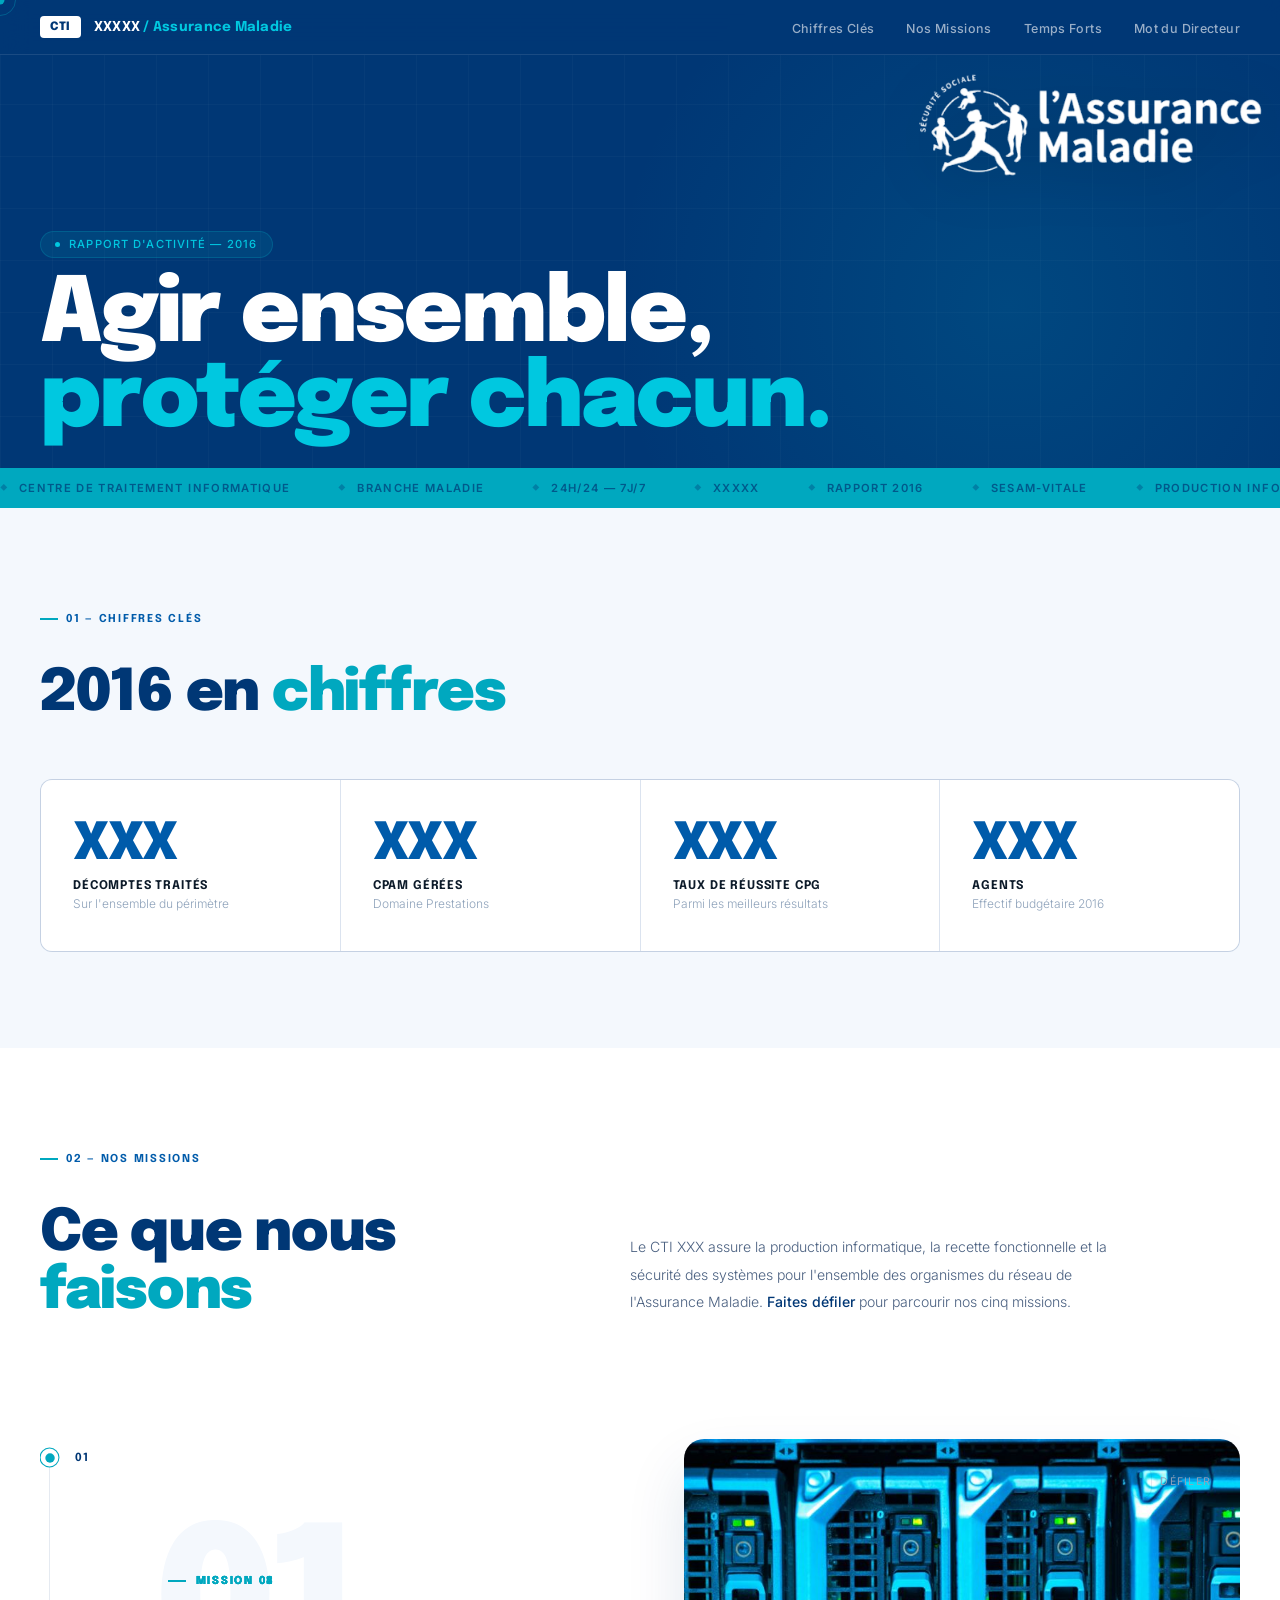
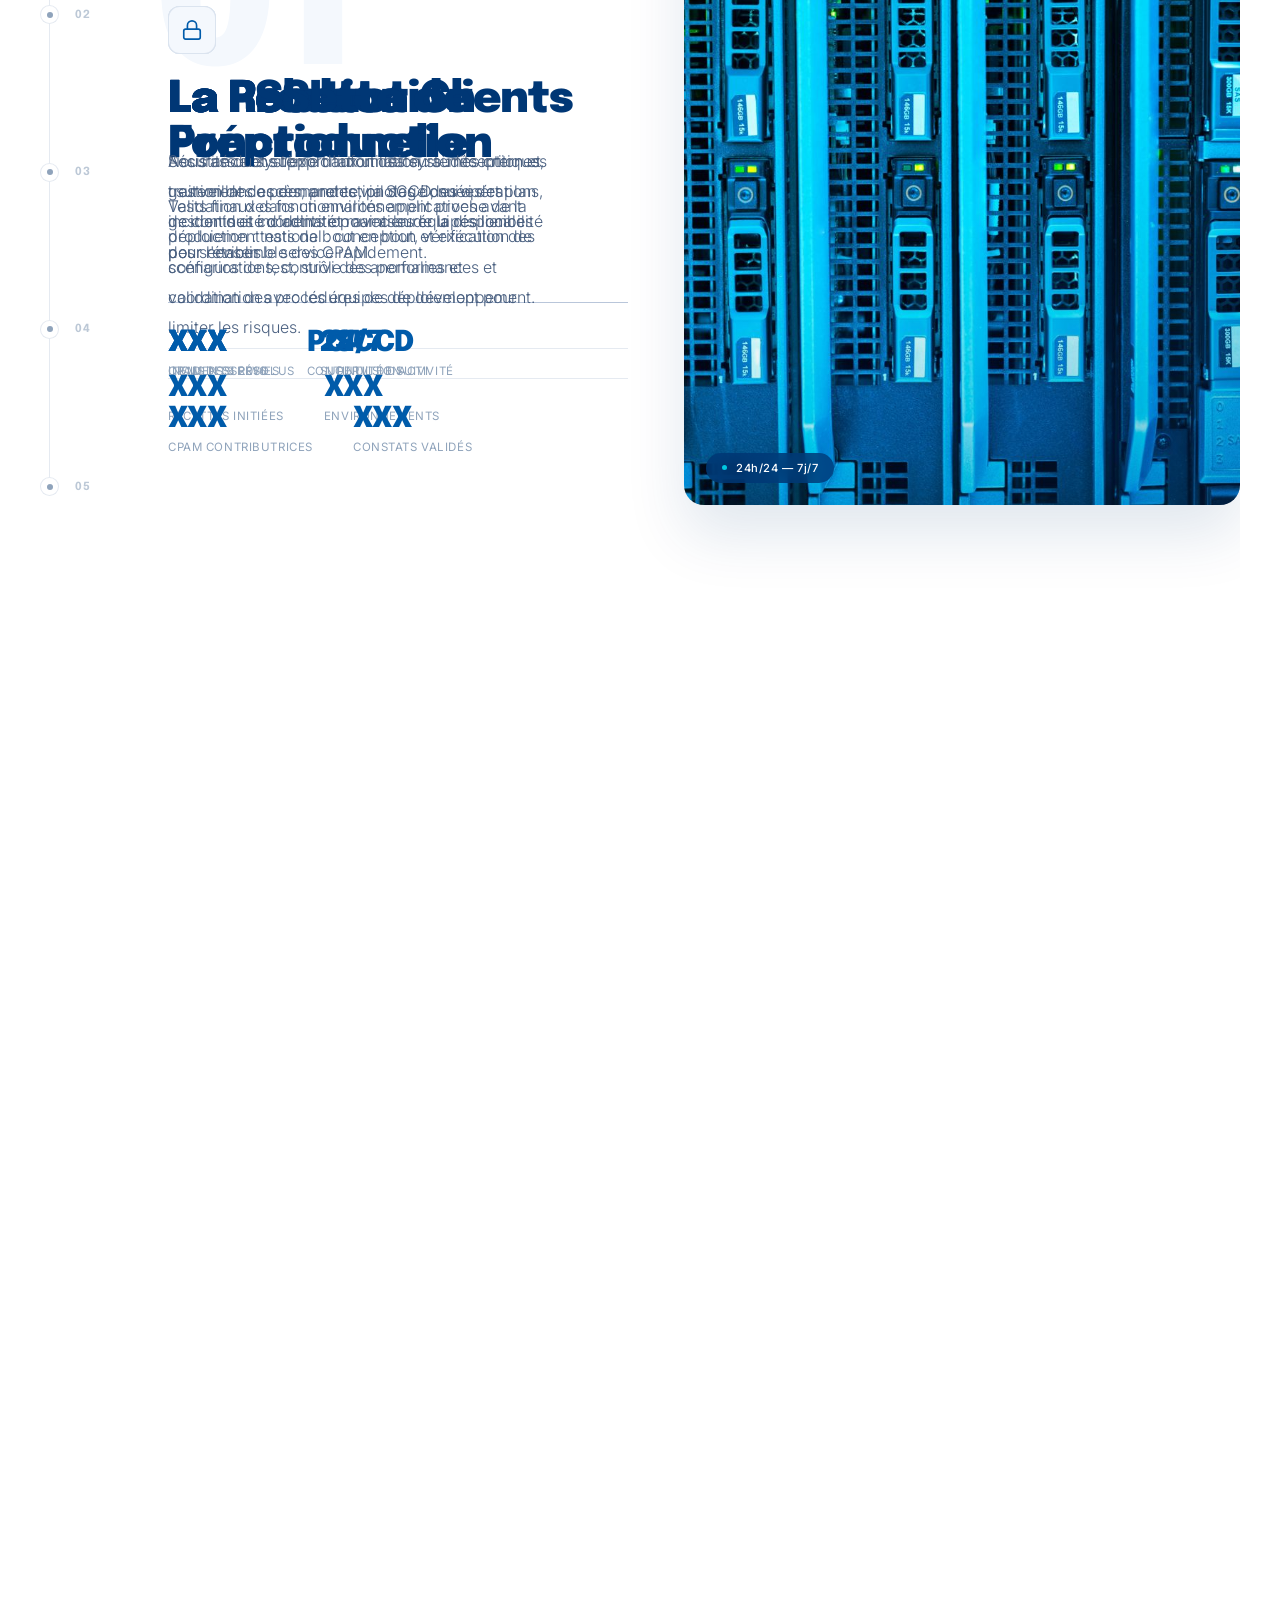
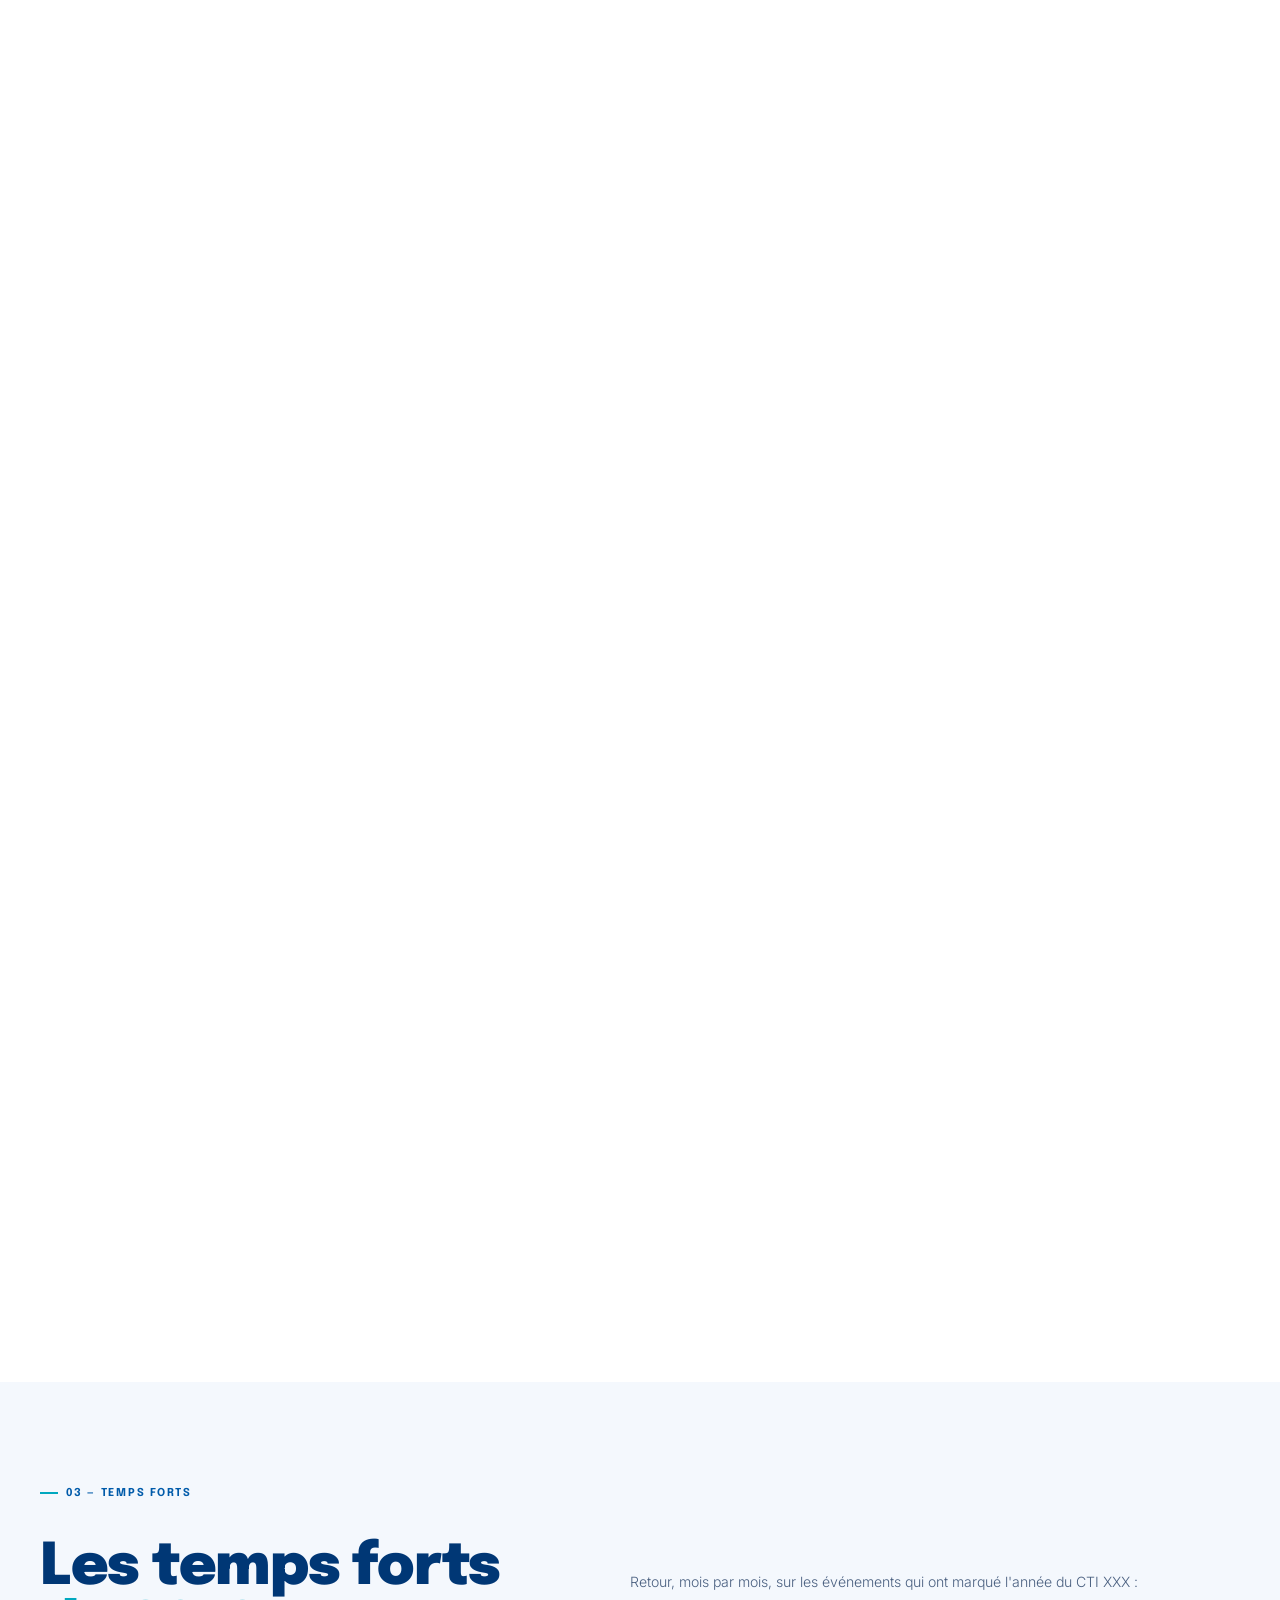
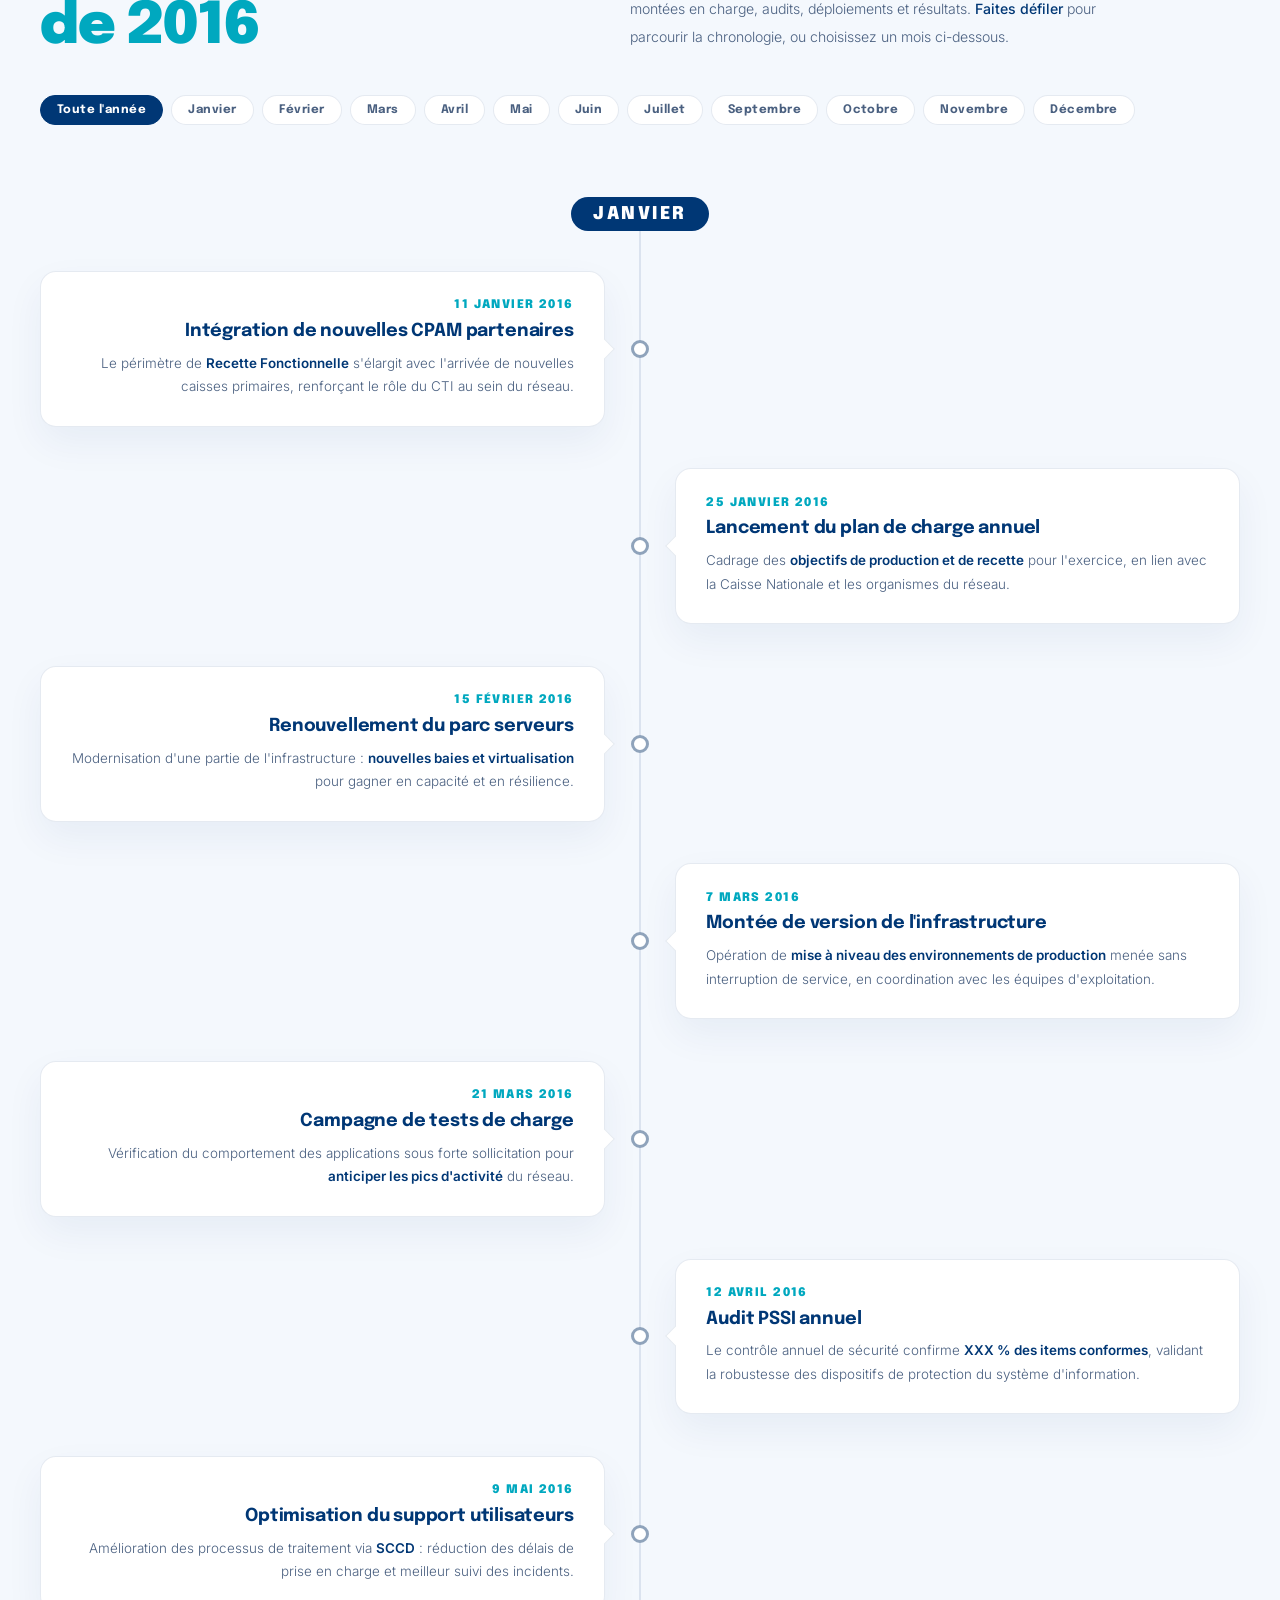
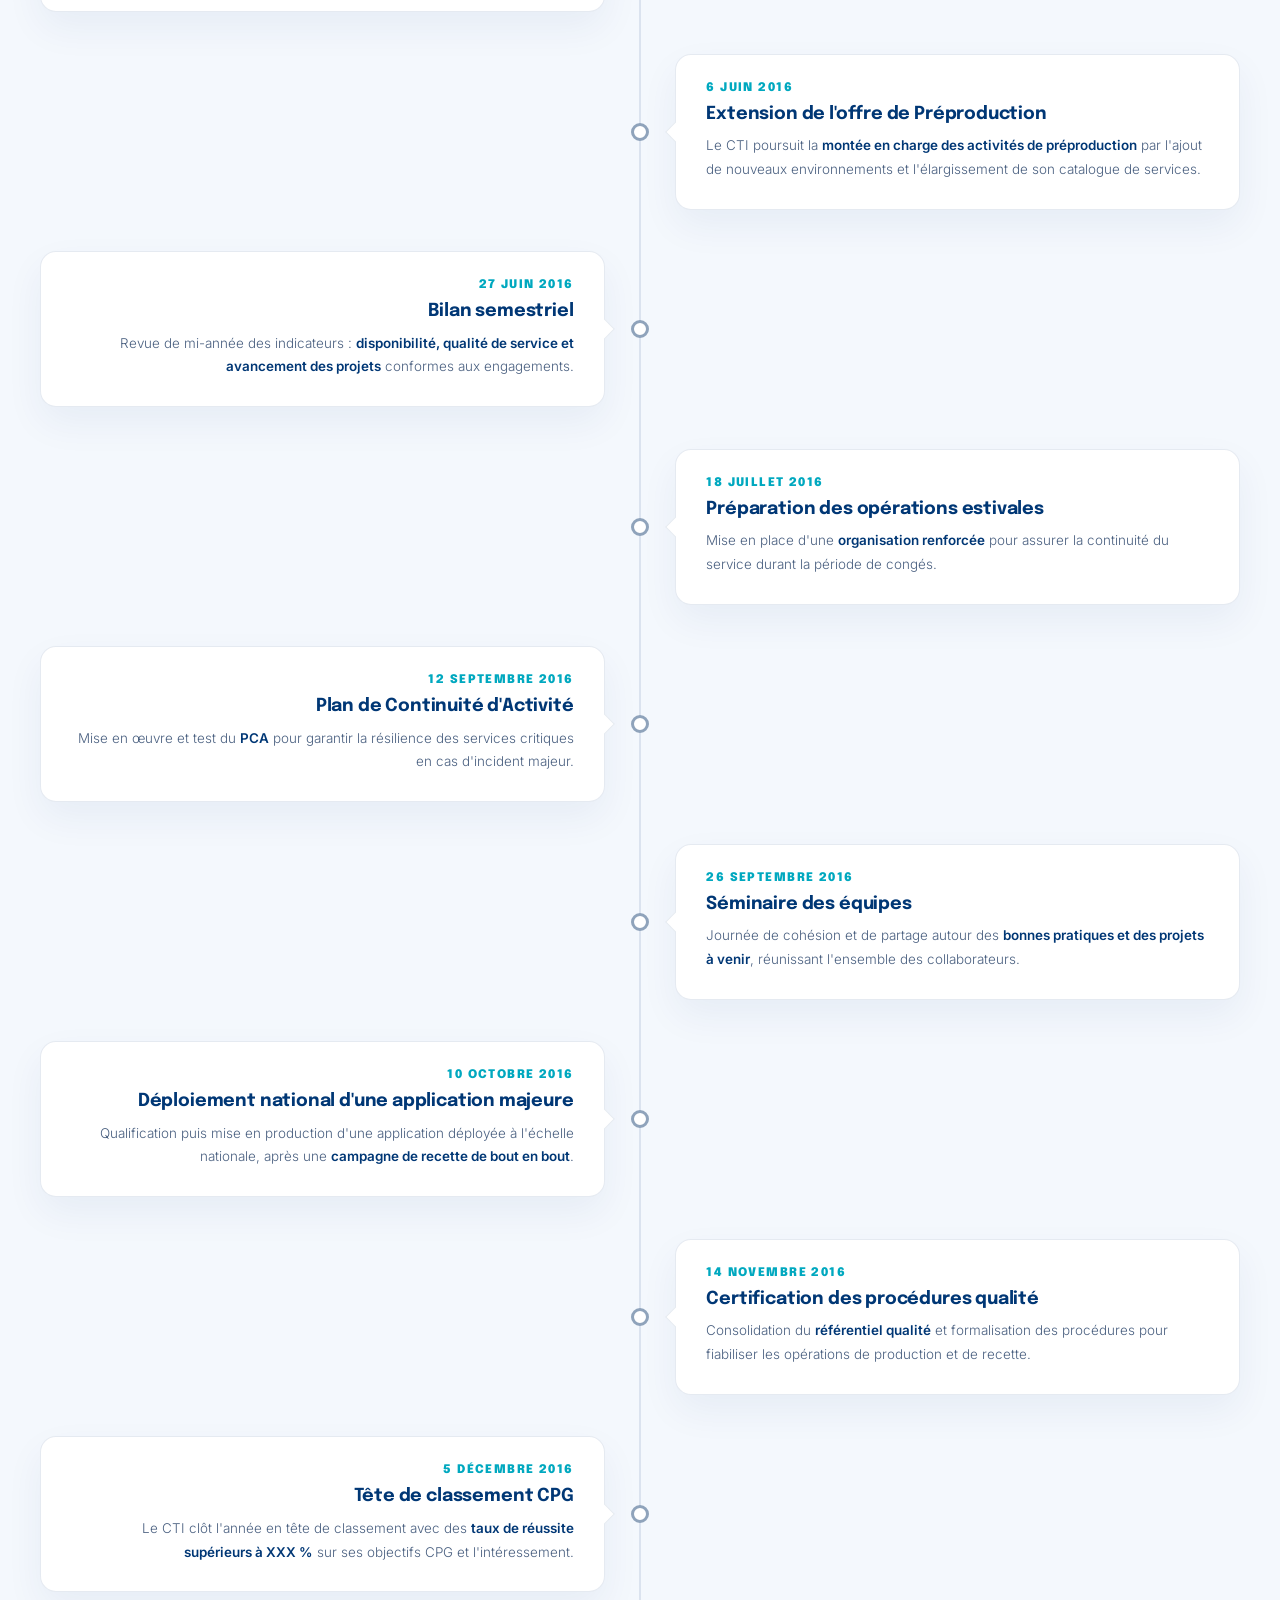
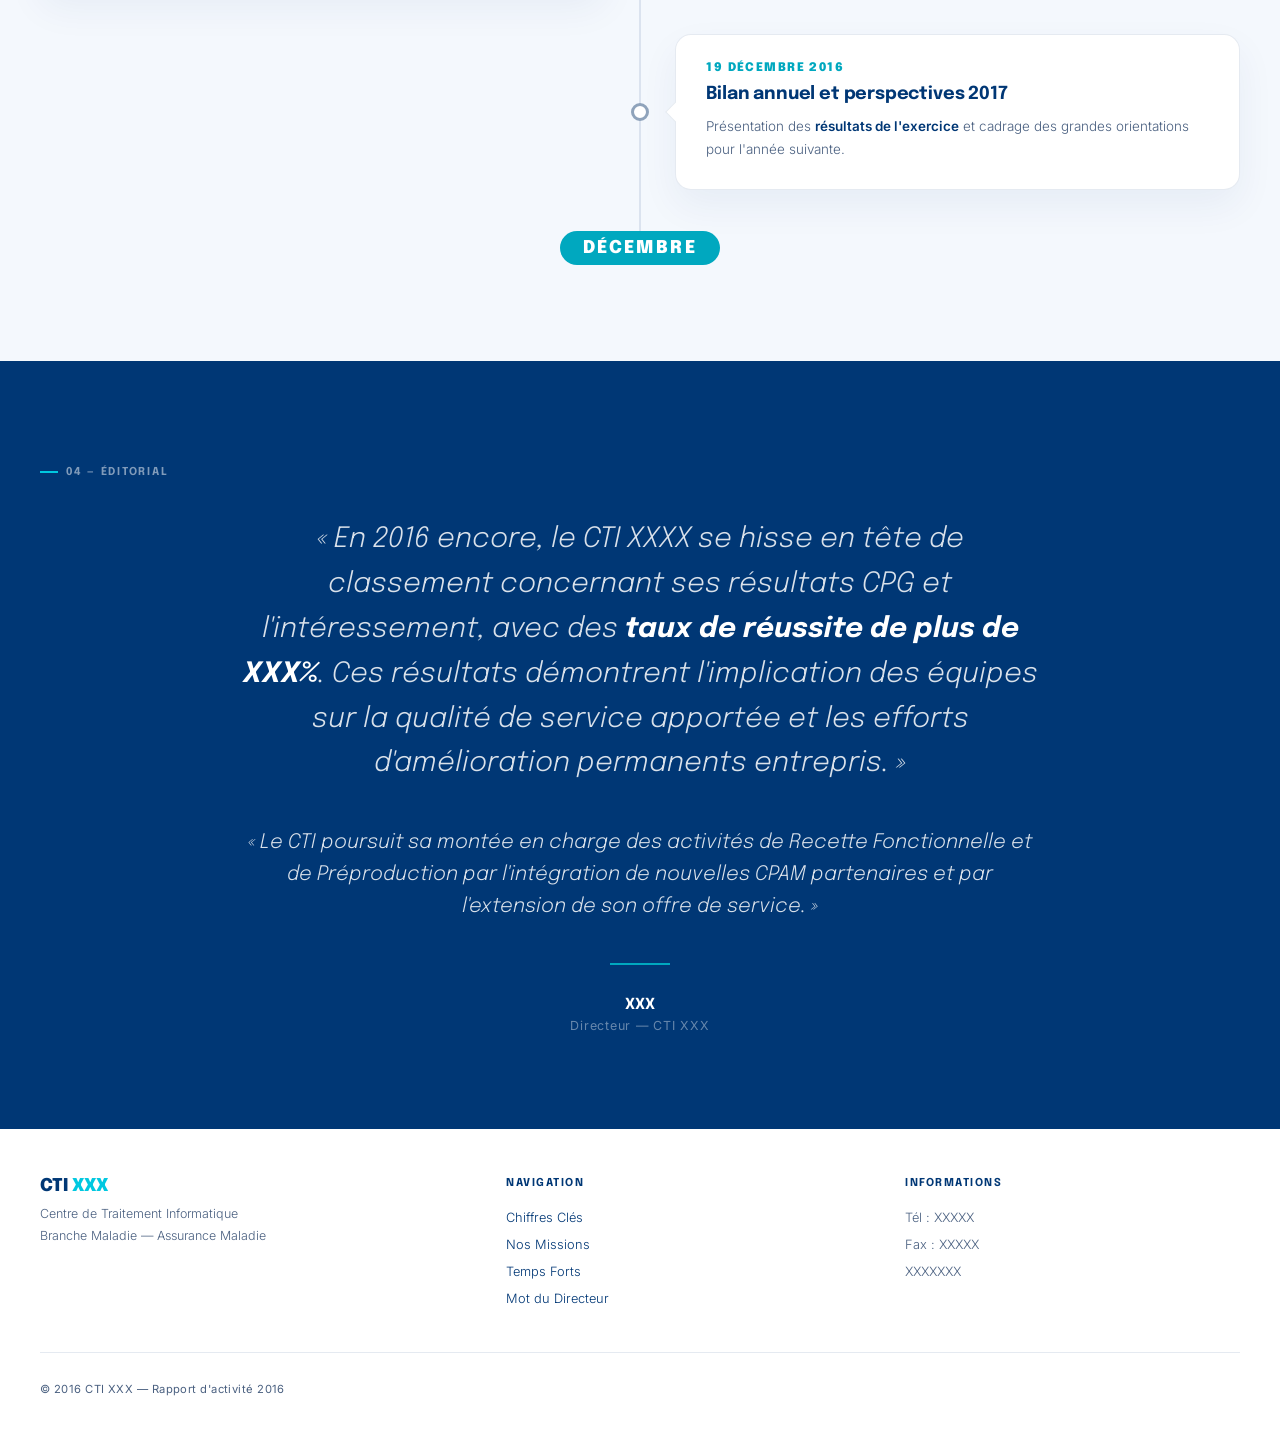
==== maquette-cti/index.html @ 881c76c1 "Aperçu interactif de la maquette CTI directement dans le portfolio Copie allégée de la maquette (ima" ====
<!DOCTYPE html>
<html lang="fr">
<head>
<meta charset="UTF-8">
<meta name="robots" content="noindex">
<meta name="viewport" content="width=device-width, initial-scale=1.0">
<title>CTI XXXX — Rapport d'Activité 2016</title>
<meta name="description" content="Centre de Traitement Informatique de XXXX — Assurance Maladie. Découvrez nos missions, nos résultats et notre engagement au service du réseau de santé français.">
<link href="https://fonts.googleapis.com/css2?family=Epilogue:wght@300;400;500;700;900&family=Inter:wght@300;400;500&display=swap" rel="stylesheet">
<style>
*, *::before, *::after { margin:0; padding:0; box-sizing:border-box; }

:root {
  --navy:  #003775;
  --blue:  #005BAA;
  --teal:  #00A8BF;
  --teal2: #00C8E0;
  --white: #FFFFFF;
  --ice:   #F4F8FD;
  --ink:   #0D1B2A;
  --mid:   #4A6080;
  --muted: #8FA3BB;
  --line:  rgba(0,55,117,0.10);
  --fd: 'Epilogue', sans-serif;
  --fb: 'Inter', sans-serif;
}

html { scroll-behavior:smooth; }
body { background:var(--white); color:var(--ink); font-family:var(--fb); overflow-x:hidden; cursor:none; }

#cur  { position:fixed;width:9px;height:9px;background:var(--teal);border-radius:50%;pointer-events:none;z-index:9999;transform:translate(-50%,-50%);transition:width .2s,height .2s; }
#cur2 { position:fixed;width:32px;height:32px;border:1.5px solid var(--teal);border-radius:50%;pointer-events:none;z-index:9998;transform:translate(-50%,-50%);opacity:.35; }

/* NAV */
nav {
  position:fixed;top:0;left:0;right:0;z-index:200;
  display:flex;align-items:center;justify-content:space-between;
  padding:1rem 2.5rem;
  background:rgba(0,55,117,0.95);backdrop-filter:blur(14px);
  border-bottom:1px solid rgba(255,255,255,0.1);
  transition:box-shadow .3s;
}
nav.raised { box-shadow:0 2px 24px rgba(0,0,0,.2); }
.nav-brand { display:flex;align-items:center;gap:.8rem;text-decoration:none; }
.nav-badge { background:#fff;color:var(--navy);font-family:var(--fd);font-weight:900;font-size:.72rem;letter-spacing:.08em;padding:.3rem .6rem;border-radius:4px; }
.nav-name { font-family:var(--fd);font-weight:700;font-size:.85rem;color:#fff;letter-spacing:.02em; }
.nav-name span { color:var(--teal2); }
.nav-links { display:flex;gap:2rem;list-style:none; }
.nav-links a { font-size:.78rem;font-weight:500;color:rgba(255,255,255,.6);text-decoration:none;letter-spacing:.03em;transition:color .2s; }
.nav-links a:hover { color:#fff; }

/* HERO */
.hero {
  min-height:52vh;background:var(--navy);
  display:flex;flex-direction:column;justify-content:flex-end;
  padding:1rem 2.5rem 1.5rem;
  position:relative;overflow:hidden;
}
.hero::before {
  content:'';position:absolute;inset:0;
  background-image:linear-gradient(rgba(255,255,255,.025) 1px,transparent 1px),linear-gradient(90deg,rgba(255,255,255,.025) 1px,transparent 1px);
  background-size:52px 52px;pointer-events:none;
}
.hero-circle {
  position:absolute;right:-10%;top:-20%;
  width:70vw;height:70vw;max-width:800px;max-height:800px;
  background:radial-gradient(circle, rgba(0,168,191,0.15) 0%, transparent 70%);
  border-radius:50%;pointer-events:none;
}

/* logo displayed at the right of the hero image */
.hero-logo-right{
  position:absolute;
  right:0px;
  top:-65px;
  transform:none;
  width:380px;
  height:auto;
  z-index:8;
  display:block;
  pointer-events:none;
  filter:drop-shadow(0 10px 28px rgba(0,0,0,.18));
}

@media(max-width:900px){
  .hero-logo-right{ display:none; }
}
.hero-tag {
  display:inline-flex;align-items:center;gap:.55rem;
  background:rgba(0,168,191,.12);border:1px solid rgba(0,168,191,.25);
  color:var(--teal2);padding:.35rem .9rem;border-radius:20px;
  font-size:.7rem;font-weight:500;letter-spacing:.1em;text-transform:uppercase;
  margin-bottom:1rem;width:fit-content;
  opacity:0;animation:fu .6s .2s forwards;
}
.hero-tag::before { content:'';width:5px;height:5px;background:var(--teal2);border-radius:50%; }
.hero-title {
  font-family:var(--fd);font-weight:900;
  font-size:clamp(52px,7vw,100px);
  line-height:.95;letter-spacing:-.025em;color:#fff;
  opacity:0;animation:fu .85s .4s forwards;
  max-width:800px;
}
.hero-title .ac { color:var(--teal2); }
.hero-bottom {
  display:flex;align-items:center;gap:2.5rem;
  margin-top:2rem;padding-top:1.5rem;
  border-top:1px solid rgba(255,255,255,.1);
  opacity:0;animation:fu .7s .9s forwards;
  flex-wrap:wrap;
}
.hero-stat-n { font-family:var(--fd);font-weight:900;font-size:2rem;color:#fff;line-height:1;letter-spacing:-.02em; }
.hero-stat-n sup { font-size:1rem;color:var(--teal2); }
.hero-stat-l { font-size:.68rem;color:rgba(255,255,255,.35);letter-spacing:.07em;margin-top:.2rem; }
.hero-sep { width:1px;height:36px;background:rgba(255,255,255,.15); }

@keyframes fu { from{opacity:0;transform:translateY(18px)} to{opacity:1;transform:none} }

/* BAND */
.band { background:var(--teal);padding:.8rem 0;overflow:hidden; }
.band-inner { display:flex;gap:3rem;animation:ticker 22s linear infinite;white-space:nowrap; }
.b-item { font-size:.7rem;font-weight:600;letter-spacing:.12em;text-transform:uppercase;color:rgba(0,55,117,.7);display:flex;align-items:center;gap:.6rem;flex-shrink:0; }
.b-item::before { content:'◆';font-size:.45rem;opacity:.5; }
@keyframes ticker { from{transform:translateX(0)} to{transform:translateX(-50%)} }

/* SECTIONS */
.s { padding:6rem 2.5rem; }
.s-white { background:var(--white); }
.s-ice { background:var(--ice); }
.s-navy { background:var(--navy); }

.chip { display:inline-flex;align-items:center;gap:.5rem;font-family:var(--fd);font-weight:700;font-size:.68rem;letter-spacing:.16em;text-transform:uppercase;color:var(--blue);margin-bottom:2.5rem; }
.chip::before { content:'';width:18px;height:2px;background:var(--teal); }
.chip.light { color:rgba(255,255,255,.5); }
.chip.light::before { background:var(--teal2); }

h2.H { font-family:var(--fd);font-weight:900;font-size:clamp(34px,4.5vw,64px);line-height:1.02;letter-spacing:-.022em;color:var(--navy); }
h2.H.wh { color:#fff; }
h2.H .ac { color:var(--teal); }
h2.H .wac { color:var(--teal2); }

/* STATS */
.stat-row { display:grid;grid-template-columns:repeat(4,1fr);gap:1px;background:var(--line);border:1px solid var(--line);border-radius:12px;overflow:hidden;margin-top:3.5rem; }
.sb { background:var(--white);padding:2.5rem 2rem;position:relative;overflow:hidden;transition:background .3s; }
.sb:hover { background:var(--navy); }
.sb::after { content:'';position:absolute;bottom:0;left:0;right:0;height:3px;background:linear-gradient(90deg,var(--blue),var(--teal));transform:scaleX(0);transform-origin:left;transition:transform .4s; }
.sb:hover::after { transform:scaleX(1); }
.sb-n { font-family:var(--fd);font-weight:900;font-size:clamp(38px,4vw,58px);line-height:1;letter-spacing:-.025em;color:var(--blue);transition:color .3s; }
.sb:hover .sb-n { color:#fff; }
.sb-l { font-family:var(--fd);font-weight:700;font-size:.75rem;letter-spacing:.07em;text-transform:uppercase;margin-top:.5rem;transition:color .3s; }
.sb:hover .sb-l { color:rgba(255,255,255,.9); }
.sb-s { font-size:.75rem;font-weight:300;color:var(--muted);margin-top:.25rem;transition:color .3s; }
.sb:hover .sb-s { color:rgba(255,255,255,.4); }

/* MISSIONS */
.missions-grid{
  display:flex;
  flex-wrap:wrap;
  gap:2rem;
  margin-top:4rem;
  align-items:flex-start;
}
.missions-grid .mc{
  flex:1 1 320px;
  min-width:240px;
  max-width:420px;
}
.g2 > .missions-grid {
  grid-column: 1 / -1;
}
.mc{
  background:var(--white);
  border: none;
  border-radius:18px;
  overflow:hidden;
  transition:.35s;
  position:relative;
}
.mc:hover{
  transform:translateY(-6px);
  box-shadow:0 20px 40px rgba(0,0,0,.08);
}
.mc-n{
  display:none !important;
}
.mc img{
  width:100%;
  height:180px;
  object-fit:cover;
  border-radius:8px;
  margin:1rem 0;
  display:block;
}

/* ensure image container shows image and provide a neutral placeholder */
.mc-img{
  overflow:hidden;
  border-radius:18px 18px 0 0;
  background:transparent;
  display:block;
}
.mc-img img{ display:block; visibility:visible; object-position:center center; border-radius:18px 18px 0 0; }
.mc-content{
  padding:2rem;
}
.mc-icon{
  width:42px;
  height:42px;
  border-radius:10px;
  background:var(--ice);
  border:1px solid var(--line);
  display:flex;
  align-items:center;
  justify-content:center;
  margin-bottom:1rem;
}
.mc-t{
  font-family:var(--fd);
  font-weight:700;
  font-size:1.15rem;
  color:var(--navy);
  margin-bottom:.7rem;
}
.mc-p{
  font-size:.9rem;
  line-height:1.8;
  color:var(--mid);
}
.mc-tag{
  display:inline-block;
  margin-top:1.5rem;
  font-size:.7rem;
  padding:.35rem .8rem;
  border-radius:30px;
  background:rgba(0,168,191,.08);
  color:var(--teal);
  border:1px solid rgba(0,168,191,.2);
}

/* Modal for mission details */
.modal-overlay{display:none;position:fixed;inset:0;background:rgba(3,10,22,.6);z-index:9999;align-items:center;justify-content:center;padding:2rem}
.modal-overlay.show{display:flex}
.modal{background:#fff;max-width:820px;width:100%;border-radius:12px;overflow:hidden;box-shadow:0 30px 80px rgba(8,20,40,.45);display:flex;flex-direction:column}
.modal-head{padding:1.25rem 1.5rem;border-bottom:1px solid #f1f4f6;display:flex;align-items:center;justify-content:space-between}
.modal-title{font-family:var(--fd);font-weight:700;color:var(--navy);font-size:1.1rem}
.modal-body{display:flex;gap:1.25rem;padding:1.5rem}
.modal-body img{width:40%;max-width:320px;border-radius:8px;object-fit:cover}
.modal-body .text{flex:1;font-size:.95rem;line-height:1.6;color:var(--mid)}
.modal-close{background:transparent;border:none;font-size:1.1rem;cursor:pointer;color:var(--muted)}
.mc{cursor:pointer}

/* DIRECTEUR */
.dir-section { background:var(--navy); }
.dir-inner { max-width:800px;margin:0 auto;text-align:center; }
.dir-quote { font-family:var(--fd);font-weight:300;font-size:clamp(18px,2.5vw,28px);line-height:1.6;color:rgba(255,255,255,.85);margin-bottom:2.5rem;font-style:italic; }
.dir-quote strong { color:#fff;font-weight:700; }
.dir-sep { width:60px;height:2px;background:var(--teal);margin:0 auto 2rem; }
.dir-sig { font-family:var(--fd);font-weight:700;font-size:.95rem;color:#fff; }
.dir-role { font-size:.78rem;color:rgba(255,255,255,.4);margin-top:.3rem;letter-spacing:.06em; }

/* CONTACT */
.contact-grid { display:grid;grid-template-columns:1fr 1fr;gap:5rem;align-items:start; }
.c-info-item { display:flex;align-items:flex-start;gap:1rem;margin-bottom:2rem; }
.c-icon { width:40px;height:40px;border-radius:8px;background:var(--ice);border:1px solid var(--line);display:flex;align-items:center;justify-content:center;flex-shrink:0; }
.c-label { font-family:var(--fd);font-weight:700;font-size:.78rem;text-transform:uppercase;letter-spacing:.06em;color:var(--muted);margin-bottom:.3rem; }
.c-val { font-size:.9rem;color:var(--navy);font-weight:500; }

.form-group { margin-bottom:1.5rem; }
.form-label { font-size:.78rem;font-weight:500;color:var(--navy);letter-spacing:.04em;margin-bottom:.5rem;display:block; }
.form-input, .form-textarea {
  width:100%;padding:.85rem 1rem;
  border:1.5px solid var(--line);border-radius:8px;
  font-family:var(--fb);font-size:.9rem;color:var(--ink);
  background:var(--white);transition:border-color .25s;outline:none;
}
.form-input:focus, .form-textarea:focus { border-color:var(--teal); }
.form-textarea { height:140px;resize:none; }
.form-btn {
  width:100%;padding:1rem;border-radius:8px;
  background:var(--navy);color:#fff;border:none;cursor:pointer;
  font-family:var(--fd);font-weight:700;font-size:.9rem;letter-spacing:.06em;
  transition:background .25s;
}
.form-btn:hover { background:var(--blue); }

/* FOOTER */
footer { background:var(--white);padding:3rem 2.5rem; }
.ft-top { display:grid;grid-template-columns:1.2fr 1fr 1fr;gap:4rem;padding-bottom:2.5rem;border-bottom:1px solid var(--line); }
.ft-brand-n { font-family:var(--fd);font-weight:900;font-size:1.1rem;color:var(--navy);margin-bottom:.5rem; }
.ft-brand-n span { color:var(--teal2); }
.ft-brand-p { font-size:.78rem;font-weight:300;color:var(--mid);line-height:1.8; }
.ft-col-h { font-family:var(--fd);font-weight:700;font-size:.68rem;letter-spacing:.14em;text-transform:uppercase;color:var(--navy);margin-bottom:1rem; }
.ft-col-l { list-style:none; }
.ft-col-l li { font-size:.8rem;font-weight:300;color:var(--mid);line-height:2.1; }
.ft-col-l a { color:var(--navy);text-decoration:none;transition:color .2s; }
.ft-col-l a:hover { color:var(--teal2); }
.ft-bot { display:flex;justify-content:space-between;align-items:center;padding-top:1.8rem; }
.ft-copy { font-size:.7rem;color:var(--mid);letter-spacing:.04em; }

/* REVEAL */
.rv { opacity:0;transform:translateY(22px);transition:opacity .7s ease,transform .7s ease; }
.rv.in { opacity:1;transform:none; }
.d1{transition-delay:.1s}.d2{transition-delay:.2s}.d3{transition-delay:.3s}.d4{transition-delay:.4s}

/* G2 */
.g2 { display:grid;grid-template-columns:1fr 1fr;gap:5rem;align-items:start; }

.body-p { font-size:.88rem;font-weight:300;line-height:1.95;color:var(--mid); }
.body-p+.body-p { margin-top:1.1rem; }

@media(max-width:900px){
  nav { padding:.9rem 1.5rem; }
  .nav-links { display:none; }
  .s { padding:4rem 1.5rem; }
  .hero { padding:7rem 1.5rem 3rem; }
  .stat-row { grid-template-columns:1fr 1fr; }
  .missions-grid { grid-template-columns:1fr; }
  .g2,.contact-grid { grid-template-columns:1fr;gap:2.5rem; }
  .ft-top { grid-template-columns:1fr; }
}

/* ============ TEMPS FORTS — FRISE CHRONOLOGIQUE ============ */
.tf-intro { max-width:1100px; }
.tf-wrap { position:relative; margin-top:4.5rem; }
.tf-axis { position:absolute; left:50%; top:0; bottom:0; width:2px; background:var(--line); transform:translateX(-50%); border-radius:2px; }
.tf-axis-fill { position:absolute; left:0; top:0; width:100%; background:linear-gradient(180deg,var(--teal),var(--blue)); height:0; border-radius:2px; }
.tf-cap { position:relative; z-index:3; width:fit-content; margin:0 auto 2.5rem; font-family:var(--fd); font-weight:900; font-size:1.1rem; letter-spacing:.14em; color:#fff; background:var(--navy); padding:.5rem 1.4rem; border-radius:30px; }
.tf-cap.end { margin:2.5rem auto 0; background:var(--teal); }

.tf-item { position:relative; display:grid; grid-template-columns:1fr 70px 1fr; align-items:center; margin-bottom:2.6rem; }
.tf-item:last-of-type { margin-bottom:0; }
.tf-card { background:var(--white); border:1px solid var(--line); border-radius:16px; padding:1.7rem 1.9rem; box-shadow:0 16px 38px rgba(0,55,117,.06); position:relative; transition:transform .35s ease, box-shadow .35s ease; }
.tf-card:hover { transform:translateY(-3px); box-shadow:0 26px 52px rgba(0,55,117,.13); }
.tf-item.left  .tf-card { grid-column:1; text-align:right; }
.tf-item.right .tf-card { grid-column:3; text-align:left; }
/* connector arrow */
.tf-card::after { content:''; position:absolute; top:50%; width:14px; height:14px; background:var(--white); transform:translateY(-50%) rotate(45deg); }
.tf-item.left  .tf-card::after { right:-8px; border-right:1px solid var(--line); border-top:1px solid var(--line); }
.tf-item.right .tf-card::after { left:-8px; border-left:1px solid var(--line); border-bottom:1px solid var(--line); }

.tf-node { grid-column:2; justify-self:center; width:18px; height:18px; border-radius:50%; background:var(--white); border:3px solid var(--muted); z-index:2; transition:border-color .4s, background .4s, box-shadow .4s; }
.tf-item.on .tf-node { border-color:var(--teal); background:var(--teal); box-shadow:0 0 0 6px rgba(0,168,191,.16); }

.tf-date { font-family:var(--fd); font-weight:900; font-size:.74rem; letter-spacing:.12em; text-transform:uppercase; color:var(--teal); margin-bottom:.55rem; }
.tf-title { font-family:var(--fd); font-weight:700; font-size:1.12rem; line-height:1.28; color:var(--navy); margin-bottom:.55rem; letter-spacing:-.01em; }
.tf-text { font-size:.84rem; font-weight:300; line-height:1.75; color:var(--mid); }
.tf-text strong { color:var(--navy); font-weight:600; }

/* barre de filtres par mois */
.tf-filter { display:flex; flex-wrap:wrap; gap:.5rem; margin-top:2.4rem; }
.tf-fbtn { font-family:var(--fd); font-weight:700; font-size:.74rem; letter-spacing:.04em; padding:.5rem 1rem; border-radius:30px; border:1px solid var(--line); background:var(--white); color:var(--mid); cursor:pointer; transition:.25s; }
.tf-fbtn:hover { border-color:var(--teal); color:var(--navy); }
.tf-fbtn.on { background:var(--navy); border-color:var(--navy); color:#fff; }
.tf-fbtn .tf-fcount { opacity:.55; margin-left:.35rem; font-weight:400; }
.tf-empty { display:none; text-align:center; padding:3rem 0; color:var(--muted); font-size:.9rem; }
/* mode filtré : items masqués, pas d'alternance forcée */
.tf-item.hide { display:none; }

@media(max-width:900px){
  .tf-wrap { margin-top:3rem; }
  .tf-axis { left:9px; transform:none; }
  .tf-cap { margin-left:0; }
  .tf-item { grid-template-columns:30px 1fr; gap:.5rem; }
  .tf-item.left .tf-card, .tf-item.right .tf-card { grid-column:2; text-align:left; }
  .tf-node { grid-column:1; justify-self:start; margin-left:1px; }
  .tf-card::after { display:none; }
}

/* ============ MISSIONS — SCROLL DÉROULANT ============ */
.missions-scroll { padding-top:6rem; padding-bottom:0; }
.missions-intro { max-width:1100px; }
.missions-intro .g2 { margin-bottom:0; }

/* tall scroll track that pins the sticky stage */
.m-stage { position:relative;height:540vh; }
.m-sticky {
  position:sticky; top:0;
  height:100vh;
  display:grid;
  grid-template-columns:88px 1fr 1fr;
  align-items:center;
  gap:0;
  overflow:hidden;
}

/* progress rail */
.m-rail { display:flex;flex-direction:column;justify-content:space-between;gap:0;height:72%;position:relative; }
.m-rail::before { content:'';position:absolute;left:9px;top:9px;bottom:9px;width:1px;background:var(--line); }
.m-rail-fill { position:absolute;left:9px;top:9px;width:1px;background:var(--teal);height:0; }
.m-dot { position:relative;display:flex;align-items:center;gap:1rem;flex:0 0 auto;cursor:pointer; }
.m-dot-mark { width:19px;height:19px;border-radius:50%;border:1px solid var(--line);background:var(--white);flex-shrink:0;z-index:2;transition:.4s;display:flex;align-items:center;justify-content:center; }
.m-dot-mark::after { content:'';width:6px;height:6px;border-radius:50%;background:var(--muted);transition:.4s; }
.m-dot-num { font-family:var(--fd);font-weight:700;font-size:.7rem;letter-spacing:.1em;color:var(--muted);transition:.4s;opacity:.6; }
.m-dot.on .m-dot-mark { border-color:var(--teal);transform:scale(1.05); }
.m-dot.on .m-dot-mark::after { background:var(--teal);transform:scale(1.5); }
.m-dot.on .m-dot-num { color:var(--navy);opacity:1; }
.m-dot.done .m-dot-mark::after { background:var(--teal); }

/* text column */
.m-text-col { position:relative;padding:0 3.5rem 0 2.5rem; }
.m-watermark { position:absolute;top:-3.2rem;left:1.8rem;font-family:var(--fd);font-weight:900;font-size:12rem;line-height:1;color:var(--ice);z-index:0;pointer-events:none;letter-spacing:-.04em; }
.m-panels { position:relative;z-index:1; }
.m-panel { position:absolute;top:0;left:0;width:100%;opacity:0;transform:translateY(26px);pointer-events:none;transition:opacity .6s ease,transform .6s ease;visibility:hidden; }
.m-panel.active { opacity:1;transform:none;position:relative;pointer-events:auto;visibility:visible; }
.m-panel .m-eyebrow { display:inline-flex;align-items:center;gap:.6rem;font-family:var(--fd);font-weight:700;font-size:.68rem;letter-spacing:.16em;text-transform:uppercase;color:var(--teal);margin-bottom:1.2rem; }
.m-panel .m-eyebrow::before { content:'';width:18px;height:2px;background:var(--teal); }
.m-panel .m-icon { width:48px;height:48px;border-radius:12px;background:var(--ice);border:1px solid var(--line);display:flex;align-items:center;justify-content:center;margin-bottom:1.5rem; }
.m-panel .m-title { font-family:var(--fd);font-weight:900;font-size:clamp(30px,3.4vw,48px);line-height:1.04;letter-spacing:-.022em;color:var(--navy);margin-bottom:1.4rem; }
.m-panel .m-desc { font-size:1rem;font-weight:300;line-height:1.9;color:var(--mid);max-width:38ch; }
.m-panel .m-stat { display:flex;gap:2.5rem;margin-top:2.2rem;padding-top:1.6rem;border-top:1px solid var(--line); }
.m-stat-n { font-family:var(--fd);font-weight:900;font-size:1.8rem;color:var(--blue);line-height:1;letter-spacing:-.02em; }
.m-stat-l { font-size:.72rem;color:var(--muted);letter-spacing:.05em;margin-top:.4rem;text-transform:uppercase; }

/* sub-stagger: explanation appears slightly after the title */
.m-panel .m-icon,.m-panel .m-title { transition:opacity .55s ease .05s,transform .55s ease .05s; }
.m-panel .m-desc,.m-panel .m-stat { opacity:0;transform:translateY(16px);transition:opacity .6s ease .28s,transform .6s ease .28s; }
.m-panel.active .m-desc,.m-panel.active .m-stat { opacity:1;transform:none; }

/* image column */
.m-img-col { position:relative;height:74vh;border-radius:20px;overflow:hidden;background:var(--ice);box-shadow:0 30px 60px rgba(0,55,117,.12); }
.m-shot { position:absolute;inset:0;opacity:0;transform:scale(1.06);transition:opacity .7s ease,transform 1.1s ease;visibility:hidden; }
.m-shot img { width:100%;height:100%;object-fit:cover;display:block; }
.m-shot.active { opacity:1;transform:none;visibility:visible; }
.m-img-col::after { content:'';position:absolute;inset:0;background:linear-gradient(160deg,transparent 55%,rgba(0,55,117,.28));pointer-events:none;z-index:2; }
.m-img-badge { position:absolute;left:1.4rem;bottom:1.4rem;z-index:3;display:flex;align-items:center;gap:.6rem;background:rgba(0,55,117,.78);backdrop-filter:blur(8px);color:#fff;padding:.5rem .95rem;border-radius:30px;font-size:.7rem;font-weight:500;letter-spacing:.05em; }
.m-img-badge::before { content:'';width:5px;height:5px;border-radius:50%;background:var(--teal2); }

/* scroll hint */
.m-hint { position:absolute;right:1.8rem;top:1.6rem;z-index:5;display:flex;align-items:center;gap:.5rem;font-size:.66rem;letter-spacing:.12em;text-transform:uppercase;color:var(--muted);transition:opacity .4s; }
.m-hint span { width:22px;height:34px;border:1.5px solid var(--line);border-radius:12px;position:relative; }
.m-hint span::after { content:'';position:absolute;left:50%;top:6px;width:3px;height:6px;border-radius:3px;background:var(--teal);transform:translateX(-50%);animation:mwheel 1.6s ease-in-out infinite; }
@keyframes mwheel { 0%{opacity:0;transform:translate(-50%,0)} 30%{opacity:1} 70%{opacity:1} 100%{opacity:0;transform:translate(-50%,10px)} }

@media(max-width:900px){
  /* on disable le pin : tout s'empile et reste visible */
  .m-stage { height:auto !important; }
  .m-sticky { position:static;height:auto;display:block;overflow:visible; }
  .m-rail,.m-watermark,.m-hint { display:none; }
  .m-text-col { padding:0; }
  .m-panels { display:flex;flex-direction:column;gap:3.5rem; }
  .m-panel { position:relative !important;opacity:1 !important;transform:none !important;visibility:visible !important;pointer-events:auto; }
  .m-panel .m-desc,.m-panel .m-stat { opacity:1 !important;transform:none !important; }
  .m-panel .m-shot-mob { display:block;height:38vh;border-radius:16px;overflow:hidden;margin-bottom:1.6rem;box-shadow:0 18px 40px rgba(0,55,117,.12); }
  .m-panel .m-shot-mob img { width:100%;height:100%;object-fit:cover;display:block; }
  .m-img-col { display:none; }
}
.m-shot-mob { display:none; }
</style>
</head>
<body>

<div id="cur"></div>
<div id="cur2"></div>

<!-- NAV -->
<nav id="nav">
  <a class="nav-brand" href="#">
    <span class="nav-badge">CTI</span>
    <span class="nav-name">XXXXX <span>/ Assurance Maladie</span></span>
  </a>
  <ul class="nav-links">
    <li><a href="#chiffres">Chiffres Clés</a></li>
    <li><a href="#missions">Nos Missions</a></li>
    <li><a href="#tempsforts">Temps Forts</a></li>
    <li><a href="#directeur">Mot du Directeur</a></li>
  </ul>
</nav>

<!-- HERO -->
<section class="hero">
  <div class="hero-circle"></div>
  <img src="ASM_logo_white.png" alt="Assurance Maladie" class="hero-logo-right">
  <span class="hero-tag">Rapport d'activité — 2016</span>
  <h1 class="hero-title">Agir ensemble,<br><span class="ac">protéger chacun.</span></h1>
</section>

<!-- BAND -->
<div class="band">
  <div class="band-inner">
    <span class="b-item">Centre de Traitement Informatique</span>
    <span class="b-item">Branche Maladie</span>
    <span class="b-item">24h/24 — 7j/7</span>
    <span class="b-item">XXXXX</span>
    <span class="b-item">Rapport 2016</span>
    <span class="b-item">SESAM-Vitale</span>
    <span class="b-item">Production informatique</span>
    <span class="b-item">Centre de Traitement Informatique</span>
    <span class="b-item">Branche Maladie</span>
    <span class="b-item">24h/24 — 7j/7</span>
    <span class="b-item">XXXXXX</span>
    <span class="b-item">Rapport 2016</span>
    <span class="b-item">SESAM-Vitale</span>
    <span class="b-item">Production informatique</span>
  </div>
</div>

<!-- CHIFFRES CLÉS -->
<section class="s s-ice" id="chiffres">
  <div class="chip rv">01 — Chiffres clés</div>
  <h2 class="H rv">2016 en <span class="ac">chiffres</span></h2>
  <div class="stat-row rv">
    <div class="sb">
      <div class="sb-n">XXX</div>
      <div class="sb-l">Décomptes traités</div>
      <div class="sb-s">Sur l'ensemble du périmètre</div>
    </div>
    <div class="sb">
      <div class="sb-n">XXX</div>
      <div class="sb-l">CPAM gérées</div>
      <div class="sb-s">Domaine Prestations</div>
    </div>
    <div class="sb">
      <div class="sb-n">XXX</div>
      <div class="sb-l">Taux de réussite CPG</div>
      <div class="sb-s">Parmi les meilleurs résultats</div>
    </div>
    <div class="sb">
      <div class="sb-n">XXX</div>
      <div class="sb-l">Agents</div>
      <div class="sb-s">Effectif budgétaire 2016</div>
    </div>
  </div>
</section>

<!-- NOS MISSIONS — SCROLL DÉROULANT -->
<section class="s s-white missions-scroll" id="missions" data-screen-label="Missions">
  <div class="missions-intro">
    <div class="chip rv">02 — Nos missions</div>
    <div class="g2 rv" style="align-items:end;">
      <h2 class="H">Ce que nous<br><span class="ac">faisons</span></h2>
      <p class="body-p" style="padding-bottom:.4rem;">Le CTI XXX assure la production informatique, la recette fonctionnelle et la sécurité des systèmes pour l'ensemble des organismes du réseau de l'Assurance Maladie. <strong style="color:var(--navy);font-weight:500;">Faites défiler</strong> pour parcourir nos cinq missions.</p>
    </div>
  </div>

  <div class="m-stage" id="m-stage">
    <div class="m-sticky">

      <!-- rail -->
      <div class="m-rail" id="m-rail">
        <div class="m-rail-fill" id="m-rail-fill"></div>
        <div class="m-dot" data-go="0"><div class="m-dot-mark"></div><div class="m-dot-num">01</div></div>
        <div class="m-dot" data-go="1"><div class="m-dot-mark"></div><div class="m-dot-num">02</div></div>
        <div class="m-dot" data-go="2"><div class="m-dot-mark"></div><div class="m-dot-num">03</div></div>
        <div class="m-dot" data-go="3"><div class="m-dot-mark"></div><div class="m-dot-num">04</div></div>
        <div class="m-dot" data-go="4"><div class="m-dot-mark"></div><div class="m-dot-num">05</div></div>
      </div>

      <!-- text column -->
      <div class="m-text-col">
        <div class="m-watermark" id="m-watermark">01</div>
        <div class="m-panels">

          <div class="m-panel" data-i="0">
            <div class="m-shot-mob"><img src="datasevrer.jpg" alt="Salle serveurs"></div>
            <div class="m-eyebrow">Mission 01</div>
            <div class="m-icon">
              <svg width="22" height="22" viewBox="0 0 24 24" fill="none" stroke="var(--blue)" stroke-width="1.8" stroke-linecap="round" stroke-linejoin="round"><rect x="2" y="3" width="20" height="14" rx="2"/><path d="M8 21h8M12 17v4"/></svg>
            </div>
            <div class="m-title">La Production</div>
            <div class="m-desc">Nous assurons l'exploitation des systèmes critiques : surveillance permanente, pilotage des opérations, gestion des incidents et maintien de la disponibilité pour l'ensemble des CPAM.</div>
            <div class="m-stat">
              <div><div class="m-stat-n">XXX</div><div class="m-stat-l">CPAM desservies</div></div>
              <div><div class="m-stat-n">24/7</div><div class="m-stat-l">Supervision</div></div>
            </div>
          </div>

          <div class="m-panel" data-i="1">
            <div class="m-shot-mob"><img src="reunion cti.jpg" alt="Réunion CTI"></div>
            <div class="m-eyebrow">Mission 02</div>
            <div class="m-icon">
              <svg width="22" height="22" viewBox="0 0 24 24" fill="none" stroke="var(--blue)" stroke-width="1.8" stroke-linecap="round" stroke-linejoin="round"><path d="M17 21v-2a4 4 0 0 0-4-4H5a4 4 0 0 0-4 4v2"/><circle cx="9" cy="7" r="4"/><path d="M23 21v-2a4 4 0 0 0-3-3.87"/><path d="M16 3.13a4 4 0 0 1 0 7.75"/></svg>
            </div>
            <div class="m-title">La Relation Clients</div>
            <div class="m-desc">Assistance et support aux utilisateurs : réception et traitement des demandes via SCCD, suivi des incidents et coordination avec les équipes locales pour rétablir le service rapidement.</div>
            <div class="m-stat">
              <div><div class="m-stat-n">XXX</div><div class="m-stat-l">Incidents résolus</div></div>
              <div><div class="m-stat-n">SCCD</div><div class="m-stat-l">Outil de suivi</div></div>
            </div>
          </div>

          <div class="m-panel" data-i="2">
            <div class="m-shot-mob"><img src="tealmwork.jpg" alt="Travail d'équipe"></div>
            <div class="m-eyebrow">Mission 03</div>
            <div class="m-icon">
              <svg width="22" height="22" viewBox="0 0 24 24" fill="none" stroke="var(--blue)" stroke-width="1.8" stroke-linecap="round" stroke-linejoin="round"><polyline points="9 11 12 14 22 4"/><path d="M21 12v7a2 2 0 0 1-2 2H5a2 2 0 0 1-2-2V5a2 2 0 0 1 2-2h11"/></svg>
            </div>
            <div class="m-title">La Recette Fonctionnelle</div>
            <div class="m-desc">Validation des fonctionnalités applicatives avant déploiement national : conception et exécution de scénarios de test, suivi des anomalies et coordination avec les équipes de développement.</div>
            <div class="m-stat">
              <div><div class="m-stat-n">XXX</div><div class="m-stat-l">Recettes initiées</div></div>
              <div><div class="m-stat-n">XXX</div><div class="m-stat-l">Environnements</div></div>
            </div>
          </div>

          <div class="m-panel" data-i="3">
            <div class="m-shot-mob"><img src="rack.jpg" alt="Baie informatique"></div>
            <div class="m-eyebrow">Mission 04</div>
            <div class="m-icon">
              <svg width="22" height="22" viewBox="0 0 24 24" fill="none" stroke="var(--blue)" stroke-width="1.8" stroke-linecap="round" stroke-linejoin="round"><path d="M14.7 6.3a1 1 0 0 0 0 1.4l1.6 1.6a1 1 0 0 0 1.4 0l3.77-3.77a6 6 0 0 1-7.94 7.94l-6.91 6.91a2.12 2.12 0 0 1-3-3l6.91-6.91a6 6 0 0 1 7.94-7.94l-3.76 3.76z"/></svg>
            </div>
            <div class="m-title">La Recette de Préproduction</div>
            <div class="m-desc">Tests finaux dans un environnement proche de la production : tests de bout en bout, vérification des configurations, contrôle des performances et validation des procédures de déploiement pour limiter les risques.</div>
            <div class="m-stat">
              <div><div class="m-stat-n">XXX</div><div class="m-stat-l">CPAM contributrices</div></div>
              <div><div class="m-stat-n">XXX</div><div class="m-stat-l">Constats validés</div></div>
            </div>
          </div>

          <div class="m-panel" data-i="4">
            <div class="m-shot-mob"><img src="aa.png" alt="Sécurité"></div>
            <div class="m-eyebrow">Mission 05</div>
            <div class="m-icon">
              <svg width="22" height="22" viewBox="0 0 24 24" fill="none" stroke="var(--blue)" stroke-width="1.8" stroke-linecap="round" stroke-linejoin="round"><rect x="3" y="11" width="18" height="11" rx="2"/><path d="M7 11V7a5 5 0 0 1 10 0v4"/></svg>
            </div>
            <div class="m-title">La PSSI</div>
            <div class="m-desc">Sécurité du système d'information : audits internes, gestion des accès, protection des données et plan de continuité d'activité pour assurer la résilience des services.</div>
            <div class="m-stat">
              <div><div class="m-stat-n">XXX</div><div class="m-stat-l">Items PSSI 2016</div></div>
              <div><div class="m-stat-n">PCA</div><div class="m-stat-l">Continuité d'activité</div></div>
            </div>
          </div>

        </div>
      </div>

      <!-- image column -->
      <div class="m-img-col">
        <div class="m-hint" id="m-hint"><span></span>Défiler</div>
        <div class="m-shot" data-i="0"><img src="datasevrer.jpg" alt="Salle serveurs"></div>
        <div class="m-shot" data-i="1"><img src="reunion cti.jpg" alt="Réunion CTI"></div>
        <div class="m-shot" data-i="2"><img src="tealmwork.jpg" alt="Travail d'équipe"></div>
        <div class="m-shot" data-i="3"><img src="rack.jpg" alt="Baie informatique"></div>
        <div class="m-shot" data-i="4"><img src="aa.png" alt="Sécurité"></div>
        <div class="m-img-badge" id="m-img-badge">24h/24 — 7j/7</div>
      </div>

    </div>
  </div>
</section>

<!-- TEMPS FORTS — FRISE CHRONOLOGIQUE -->
<section class="s s-ice" id="tempsforts" data-screen-label="Temps forts">
  <div class="tf-intro">
    <div class="chip rv">03 — Temps forts</div>
    <div class="g2 rv" style="align-items:end;">
      <h2 class="H">Les temps forts<br><span class="ac">de 2016</span></h2>
      <p class="body-p" style="padding-bottom:.4rem;">Retour, mois par mois, sur les événements qui ont marqué l'année du CTI XXX&nbsp;: montées en charge, audits, déploiements et résultats. <strong style="color:var(--navy);font-weight:500;">Faites défiler</strong> pour parcourir la chronologie, ou choisissez un mois ci-dessous.</p>
    </div>
    <div class="tf-filter rv" id="tf-filter">
      <button class="tf-fbtn on" data-m="all">Toute l'année</button>
      <button class="tf-fbtn" data-m="01">Janvier</button>
      <button class="tf-fbtn" data-m="02">Février</button>
      <button class="tf-fbtn" data-m="03">Mars</button>
      <button class="tf-fbtn" data-m="04">Avril</button>
      <button class="tf-fbtn" data-m="05">Mai</button>
      <button class="tf-fbtn" data-m="06">Juin</button>
      <button class="tf-fbtn" data-m="07">Juillet</button>
      <button class="tf-fbtn" data-m="09">Septembre</button>
      <button class="tf-fbtn" data-m="10">Octobre</button>
      <button class="tf-fbtn" data-m="11">Novembre</button>
      <button class="tf-fbtn" data-m="12">Décembre</button>
    </div>
  </div>

  <div class="tf-wrap" id="tf-wrap">
    <div class="tf-axis"><div class="tf-axis-fill" id="tf-axis-fill"></div></div>

    <div class="tf-cap rv">JANVIER</div>

    <div class="tf-item left rv" data-month="01">
      <div class="tf-card">
        <div class="tf-date">11 janvier 2016</div>
        <div class="tf-title">Intégration de nouvelles CPAM partenaires</div>
        <div class="tf-text">Le périmètre de <strong>Recette Fonctionnelle</strong> s'élargit avec l'arrivée de nouvelles caisses primaires, renforçant le rôle du CTI au sein du réseau.</div>
      </div>
      <div class="tf-node"></div>
    </div>

    <div class="tf-item right rv" data-month="01">
      <div class="tf-node"></div>
      <div class="tf-card">
        <div class="tf-date">25 janvier 2016</div>
        <div class="tf-title">Lancement du plan de charge annuel</div>
        <div class="tf-text">Cadrage des <strong>objectifs de production et de recette</strong> pour l'exercice, en lien avec la Caisse Nationale et les organismes du réseau.</div>
      </div>
    </div>

    <div class="tf-item left rv" data-month="02">
      <div class="tf-card">
        <div class="tf-date">15 février 2016</div>
        <div class="tf-title">Renouvellement du parc serveurs</div>
        <div class="tf-text">Modernisation d'une partie de l'infrastructure&nbsp;: <strong>nouvelles baies et virtualisation</strong> pour gagner en capacité et en résilience.</div>
      </div>
      <div class="tf-node"></div>
    </div>

    <div class="tf-item right rv" data-month="03">
      <div class="tf-node"></div>
      <div class="tf-card">
        <div class="tf-date">7 mars 2016</div>
        <div class="tf-title">Montée de version de l'infrastructure</div>
        <div class="tf-text">Opération de <strong>mise à niveau des environnements de production</strong> menée sans interruption de service, en coordination avec les équipes d'exploitation.</div>
      </div>
    </div>

    <div class="tf-item left rv" data-month="03">
      <div class="tf-card">
        <div class="tf-date">21 mars 2016</div>
        <div class="tf-title">Campagne de tests de charge</div>
        <div class="tf-text">Vérification du comportement des applications sous forte sollicitation pour <strong>anticiper les pics d'activité</strong> du réseau.</div>
      </div>
      <div class="tf-node"></div>
    </div>

    <div class="tf-item right rv" data-month="04">
      <div class="tf-node"></div>
      <div class="tf-card">
        <div class="tf-date">12 avril 2016</div>
        <div class="tf-title">Audit PSSI annuel</div>
        <div class="tf-text">Le contrôle annuel de sécurité confirme <strong>XXX&nbsp;% des items conformes</strong>, validant la robustesse des dispositifs de protection du système d'information.</div>
      </div>
    </div>

    <div class="tf-item left rv" data-month="05">
      <div class="tf-card">
        <div class="tf-date">9 mai 2016</div>
        <div class="tf-title">Optimisation du support utilisateurs</div>
        <div class="tf-text">Amélioration des processus de traitement via <strong>SCCD</strong>&nbsp;: réduction des délais de prise en charge et meilleur suivi des incidents.</div>
      </div>
      <div class="tf-node"></div>
    </div>

    <div class="tf-item right rv" data-month="06">
      <div class="tf-node"></div>
      <div class="tf-card">
        <div class="tf-date">6 juin 2016</div>
        <div class="tf-title">Extension de l'offre de Préproduction</div>
        <div class="tf-text">Le CTI poursuit la <strong>montée en charge des activités de préproduction</strong> par l'ajout de nouveaux environnements et l'élargissement de son catalogue de services.</div>
      </div>
    </div>

    <div class="tf-item left rv" data-month="06">
      <div class="tf-card">
        <div class="tf-date">27 juin 2016</div>
        <div class="tf-title">Bilan semestriel</div>
        <div class="tf-text">Revue de mi-année des indicateurs&nbsp;: <strong>disponibilité, qualité de service et avancement des projets</strong> conformes aux engagements.</div>
      </div>
      <div class="tf-node"></div>
    </div>

    <div class="tf-item right rv" data-month="07">
      <div class="tf-node"></div>
      <div class="tf-card">
        <div class="tf-date">18 juillet 2016</div>
        <div class="tf-title">Préparation des opérations estivales</div>
        <div class="tf-text">Mise en place d'une <strong>organisation renforcée</strong> pour assurer la continuité du service durant la période de congés.</div>
      </div>
    </div>

    <div class="tf-item left rv" data-month="09">
      <div class="tf-card">
        <div class="tf-date">12 septembre 2016</div>
        <div class="tf-title">Plan de Continuité d'Activité</div>
        <div class="tf-text">Mise en œuvre et test du <strong>PCA</strong> pour garantir la résilience des services critiques en cas d'incident majeur.</div>
      </div>
      <div class="tf-node"></div>
    </div>

    <div class="tf-item right rv" data-month="09">
      <div class="tf-node"></div>
      <div class="tf-card">
        <div class="tf-date">26 septembre 2016</div>
        <div class="tf-title">Séminaire des équipes</div>
        <div class="tf-text">Journée de cohésion et de partage autour des <strong>bonnes pratiques et des projets à venir</strong>, réunissant l'ensemble des collaborateurs.</div>
      </div>
    </div>

    <div class="tf-item left rv" data-month="10">
      <div class="tf-card">
        <div class="tf-date">10 octobre 2016</div>
        <div class="tf-title">Déploiement national d'une application majeure</div>
        <div class="tf-text">Qualification puis mise en production d'une application déployée à l'échelle nationale, après une <strong>campagne de recette de bout en bout</strong>.</div>
      </div>
      <div class="tf-node"></div>
    </div>

    <div class="tf-item right rv" data-month="11">
      <div class="tf-node"></div>
      <div class="tf-card">
        <div class="tf-date">14 novembre 2016</div>
        <div class="tf-title">Certification des procédures qualité</div>
        <div class="tf-text">Consolidation du <strong>référentiel qualité</strong> et formalisation des procédures pour fiabiliser les opérations de production et de recette.</div>
      </div>
    </div>

    <div class="tf-item left rv" data-month="12">
      <div class="tf-card">
        <div class="tf-date">5 décembre 2016</div>
        <div class="tf-title">Tête de classement CPG</div>
        <div class="tf-text">Le CTI clôt l'année en tête de classement avec des <strong>taux de réussite supérieurs à XXX&nbsp;%</strong> sur ses objectifs CPG et l'intéressement.</div>
      </div>
      <div class="tf-node"></div>
    </div>

    <div class="tf-item right rv" data-month="12">
      <div class="tf-node"></div>
      <div class="tf-card">
        <div class="tf-date">19 décembre 2016</div>
        <div class="tf-title">Bilan annuel et perspectives 2017</div>
        <div class="tf-text">Présentation des <strong>résultats de l'exercice</strong> et cadrage des grandes orientations pour l'année suivante.</div>
      </div>
    </div>

    <div class="tf-cap end rv">DÉCEMBRE</div>
    <div class="tf-empty" id="tf-empty">Aucun temps fort pour ce mois.</div>
  </div>
</section>

<!-- MOT DU DIRECTEUR -->
<section class="s dir-section" id="directeur">
  <div class="chip light rv">04 — Éditorial</div>
  <div class="dir-inner">
    <p class="dir-quote rv">
      «&nbsp;En 2016 encore, le CTI XXXX se hisse en tête de classement concernant ses résultats CPG et l'intéressement, avec des <strong>taux de réussite de plus de XXX%</strong>. Ces résultats démontrent l'implication des équipes sur la qualité de service apportée et les efforts d'amélioration permanents entrepris.&nbsp;»
    </p>
    <p class="dir-quote rv d1" style="font-size:clamp(15px,1.8vw,20px);">
      «&nbsp;Le CTI poursuit sa montée en charge des activités de Recette Fonctionnelle et de Préproduction par l'intégration de nouvelles CPAM partenaires et par l'extension de son offre de service.&nbsp;»
    </p>
    <div class="dir-sep rv d2"></div>
    <div class="rv d3">
      <div class="dir-sig">XXX</div>
      <div class="dir-role">Directeur — CTI XXX</div>
    </div>
  </div>
</section>

<!-- FOOTER -->
<footer>
  <div class="ft-top">
    <div>
      <div class="ft-brand-n">CTI <span>XXX</span></div>
      <p class="ft-brand-p">Centre de Traitement Informatique<br>Branche Maladie — Assurance Maladie</p>
    </div>
    <div>
      <div class="ft-col-h">Navigation</div>
      <ul class="ft-col-l">
        <li><a href="#chiffres">Chiffres Clés</a></li>
        <li><a href="#missions">Nos Missions</a></li>
        <li><a href="#tempsforts">Temps Forts</a></li>
        <li><a href="#directeur">Mot du Directeur</a></li>
      </ul>
    </div>
    <div>
      <div class="ft-col-h">Informations</div>
      <ul class="ft-col-l">
        <li>Tél : XXXXX</li>
        <li>Fax : XXXXX</li>
        <li>XXXXXXX</li>
      </ul>
    </div>
  </div>
  <div class="ft-bot">
    <div class="ft-copy">© 2016 CTI XXX — Rapport d'activité 2016</div>
  </div>
</footer>

<script>
const cur=document.getElementById('cur'),cur2=document.getElementById('cur2');
let mx=0,my=0,ox=0,oy=0;
document.addEventListener('mousemove',e=>{mx=e.clientX;my=e.clientY;cur.style.left=mx+'px';cur.style.top=my+'px';});
(function loop(){ox+=(mx-ox)*.13;oy+=(my-oy)*.13;cur2.style.left=ox+'px';cur2.style.top=oy+'px';requestAnimationFrame(loop);})();

const nav=document.getElementById('nav');
window.addEventListener('scroll',()=>nav.classList.toggle('raised',scrollY>40));

const obs=new IntersectionObserver(es=>{es.forEach(e=>{if(e.isIntersecting)e.target.classList.add('in');});},{threshold:.1});
document.querySelectorAll('.rv').forEach(el=>obs.observe(el));

// Missions — moteur de scroll déroulant
(() => {
  const stage = document.getElementById('m-stage');
  if(!stage) return;
  const panels = [...document.querySelectorAll('.m-panel')];
  const shots  = [...document.querySelectorAll('.m-shot')];
  const dots   = [...document.querySelectorAll('.m-dot')];
  const fill   = document.getElementById('m-rail-fill');
  const wm     = document.getElementById('m-watermark');
  const badge  = document.getElementById('m-img-badge');
  const hint   = document.getElementById('m-hint');
  const N = panels.length;
  const badges = ['24h/24 — 7j/7','Support réseau','Qualification','Préproduction','Sécurité'];
  let cur = -1, ticking = false;

  function setActive(i){
    if(i === cur) return;
    cur = i;
    panels.forEach((p,k)=>p.classList.toggle('active',k===i));
    shots.forEach((p,k)=>p.classList.toggle('active',k===i));
    dots.forEach((d,k)=>{ d.classList.toggle('on',k===i); d.classList.toggle('done',k<i); });
    if(wm) wm.textContent = String(i+1).padStart(2,'0');
    if(badge) badge.textContent = badges[i] || '';
  }

  function update(){
    ticking = false;
    const r = stage.getBoundingClientRect();
    const total = stage.offsetHeight - window.innerHeight;
    if(total <= 0){ setActive(0); return; }
    const scrolled = Math.min(Math.max(-r.top,0), total);
    const p = scrolled / total;
    // trait continu, borné aux extrémités du rail (9px de marge haut/bas)
    if(fill) fill.style.height = 'calc((100% - 18px) * ' + p + ')';
    // mission active = pastille la plus proche du trait
    let idx = Math.round(p * (N - 1));
    if(idx >= N) idx = N-1;
    if(idx < 0) idx = 0;
    setActive(idx);
    if(hint) hint.style.opacity = (p > 0.03 ? '0' : '');
  }

  function onScroll(){ if(!ticking){ ticking = true; requestAnimationFrame(update); } }
  window.addEventListener('scroll', onScroll, {passive:true});
  window.addEventListener('resize', update);

  // clic sur le rail = aller à la mission
  dots.forEach(d => d.addEventListener('click', () => {
    const i = +d.dataset.go;
    const total = stage.offsetHeight - window.innerHeight;
    const stageTop = stage.getBoundingClientRect().top + window.scrollY;
    const p = (i) / (N - 1);
    window.scrollTo({ top: stageTop + p * total, behavior: 'smooth' });
  }));

  setActive(0);
  update();
})();

// Temps forts — remplissage de l'axe au scroll
(() => {
  const wrap = document.getElementById('tf-wrap');
  const fill = document.getElementById('tf-axis-fill');
  if(!wrap || !fill) return;
  const items = [...wrap.querySelectorAll('.tf-item')];
  let ticking = false;

  function update(){
    ticking = false;
    const r = wrap.getBoundingClientRect();
    const anchor = window.innerHeight * 0.6;          // ligne de référence à 60% de l'écran
    const p = Math.min(Math.max((anchor - r.top) / r.height, 0), 1);
    fill.style.height = (p * 100) + '%';
    // un nœud s'allume quand le remplissage l'a dépassé
    const fillY = r.top + p * r.height;
    items.forEach(it => {
      const node = it.querySelector('.tf-node');
      const ny = node.getBoundingClientRect().top + node.offsetHeight/2;
      it.classList.toggle('on', ny <= fillY + 2);
    });
  }
  function onScroll(){ if(!ticking){ ticking = true; requestAnimationFrame(update); } }
  window.addEventListener('scroll', onScroll, {passive:true});
  window.addEventListener('resize', update);
  update();

  // filtre par mois
  const filter = document.getElementById('tf-filter');
  const caps   = [...wrap.querySelectorAll('.tf-cap')];
  const empty  = document.getElementById('tf-empty');
  if(filter){
    filter.addEventListener('click', e => {
      const btn = e.target.closest('.tf-fbtn');
      if(!btn) return;
      const m = btn.dataset.m;
      filter.querySelectorAll('.tf-fbtn').forEach(b => b.classList.toggle('on', b===btn));
      let visible = 0;
      items.forEach(it => {
        const show = (m === 'all') || (it.dataset.month === m);
        it.classList.toggle('hide', !show);
        if(show) visible++;
      });
      // ré-alterne gauche/droite parmi les cartes visibles
      let k = 0;
      items.forEach(it => {
        if(it.classList.contains('hide')) return;
        it.classList.toggle('left',  k % 2 === 0);
        it.classList.toggle('right', k % 2 === 1);
        k++;
      });
      // repères de début/fin et axe seulement en vue complète
      caps.forEach(c => c.style.display = (m === 'all') ? '' : 'none');
      wrap.querySelector('.tf-axis').style.display = (m === 'all') ? '' : 'none';
      if(empty) empty.style.display = (visible === 0) ? 'block' : 'none';
      requestAnimationFrame(update);
    });
  }
})();

</script>
</body>
</html>
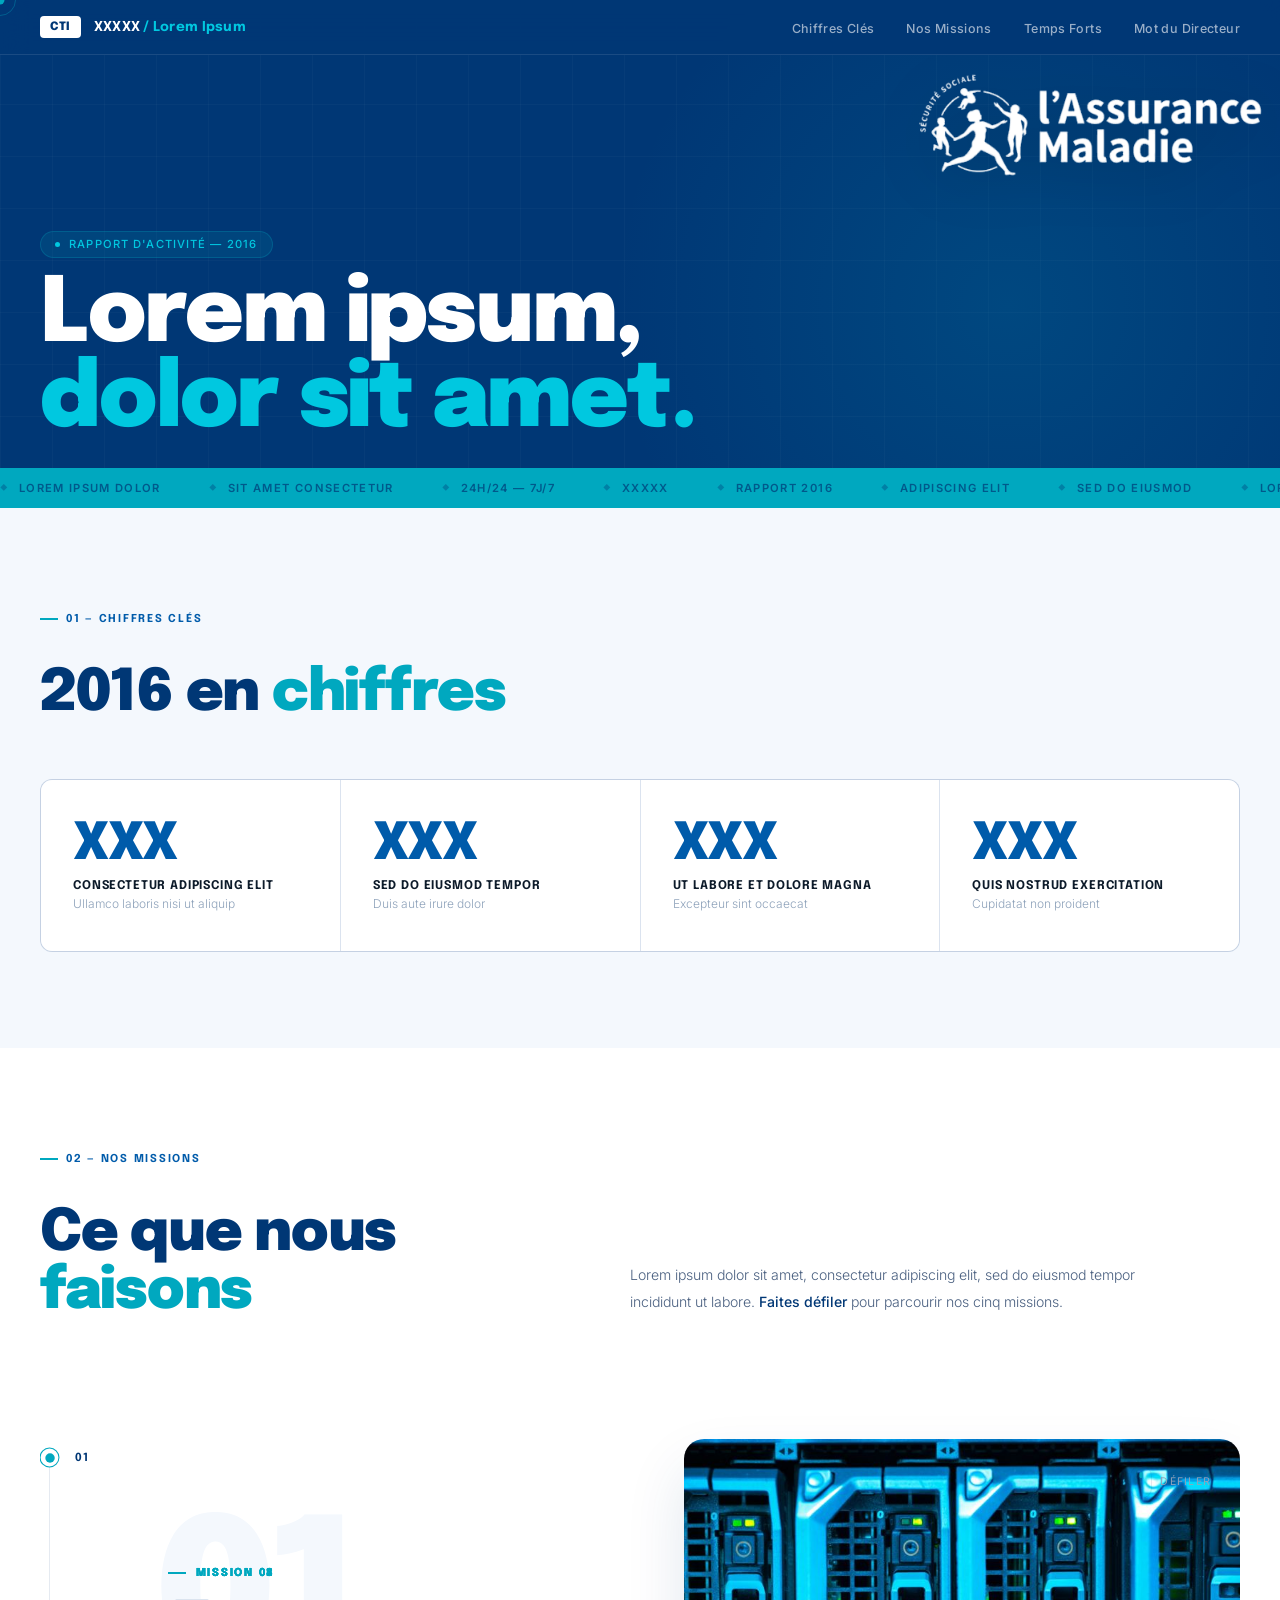
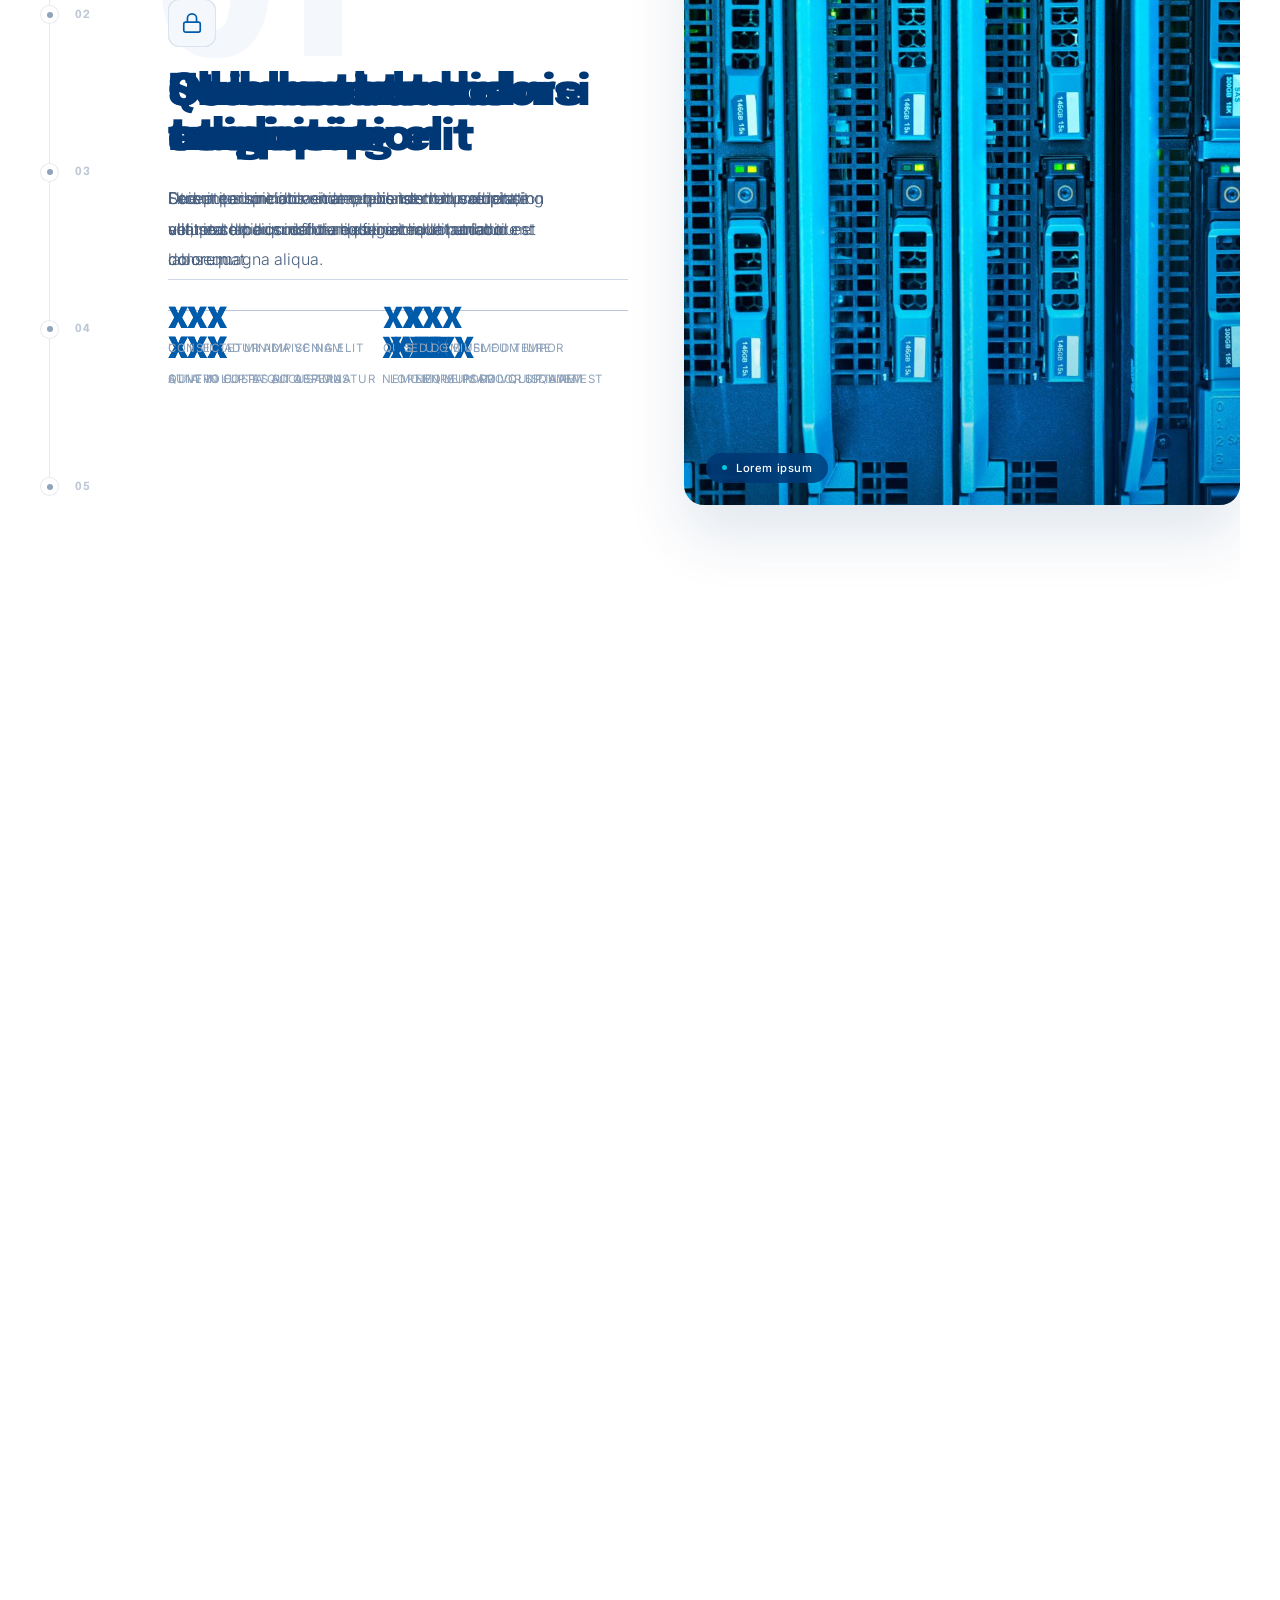
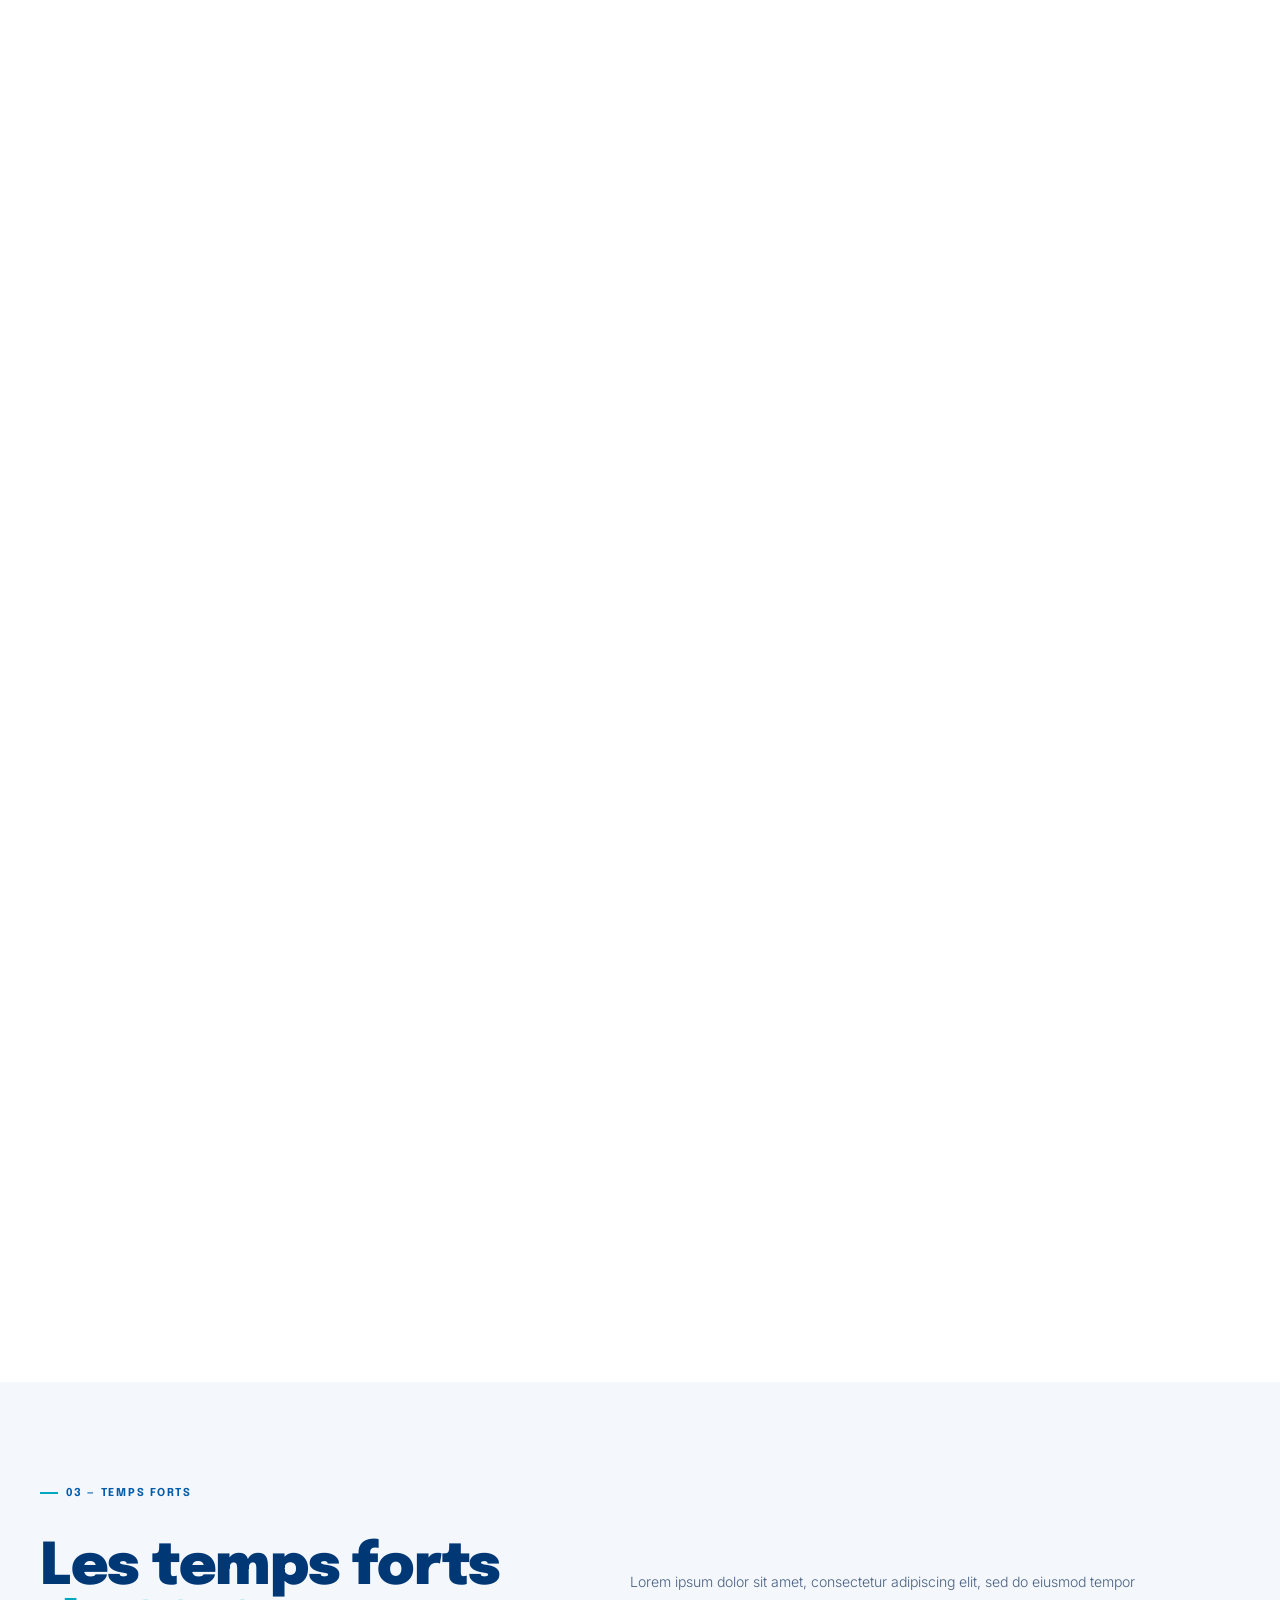
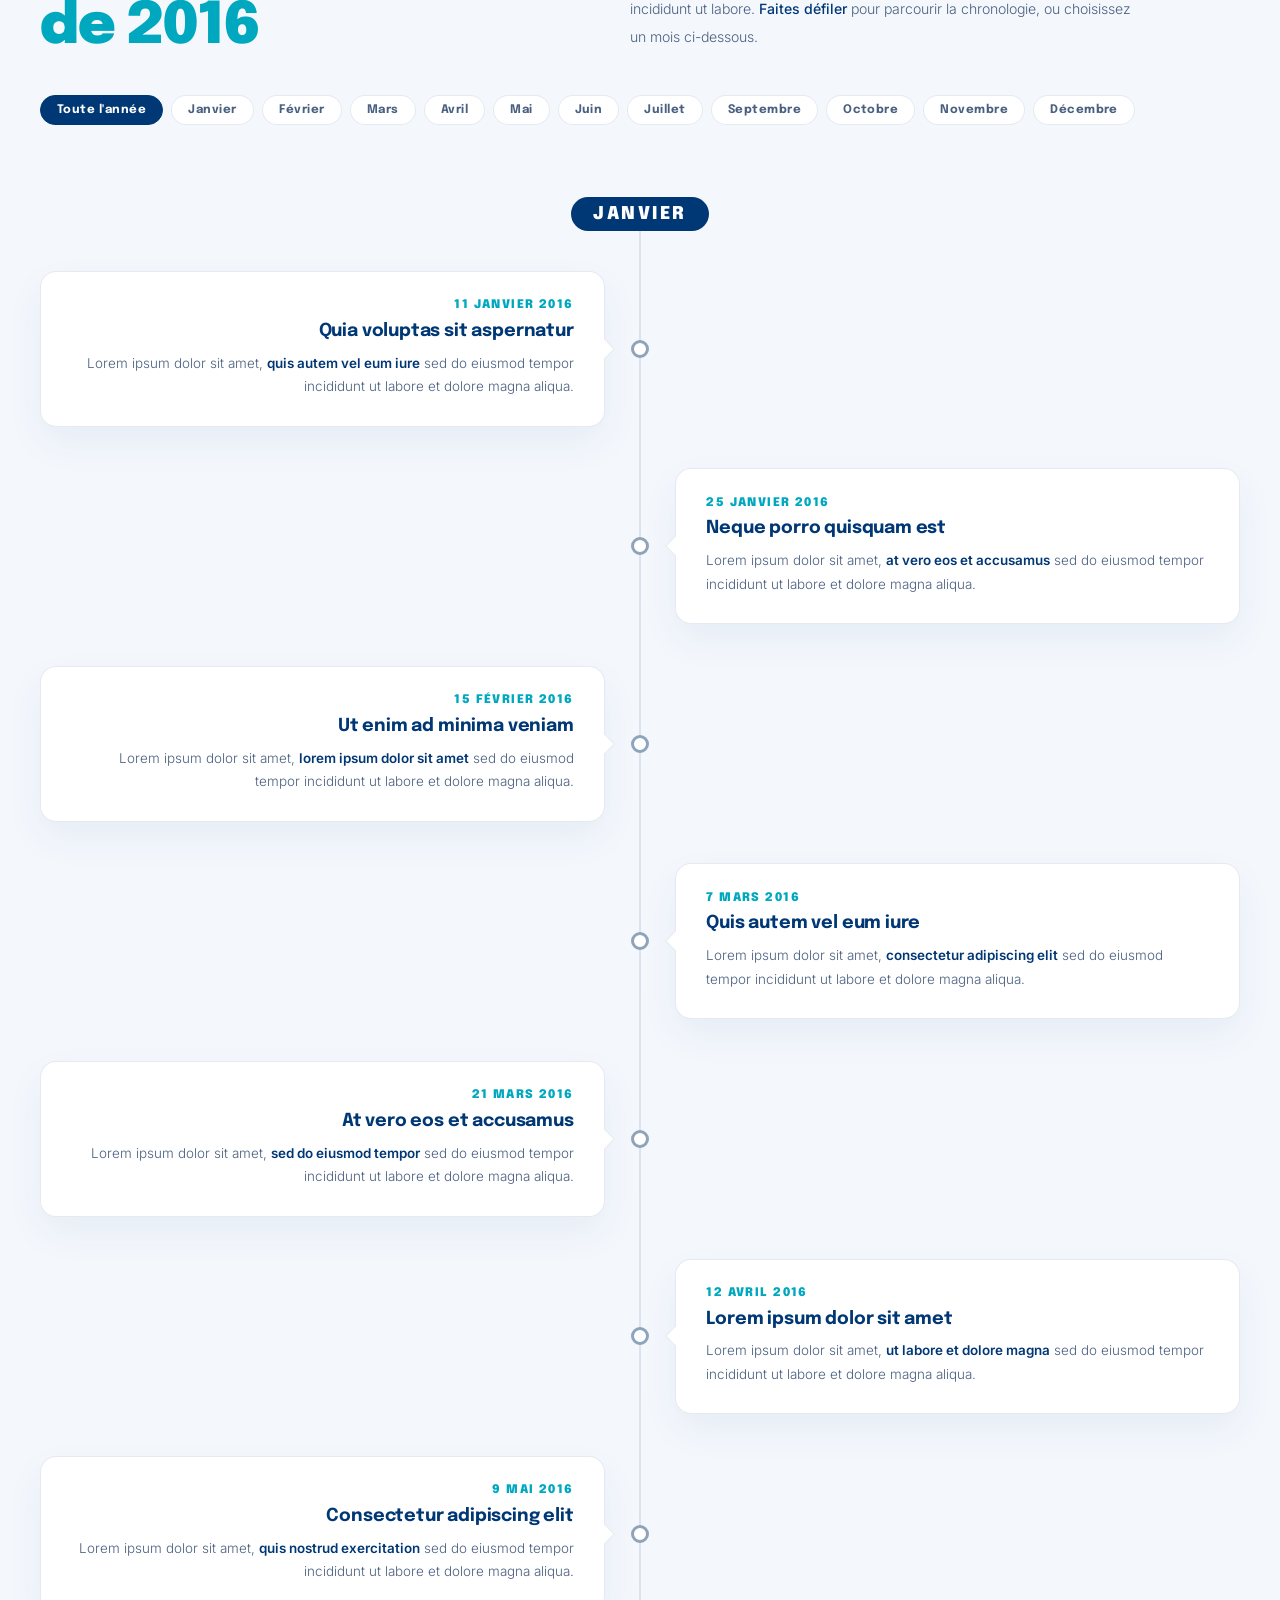
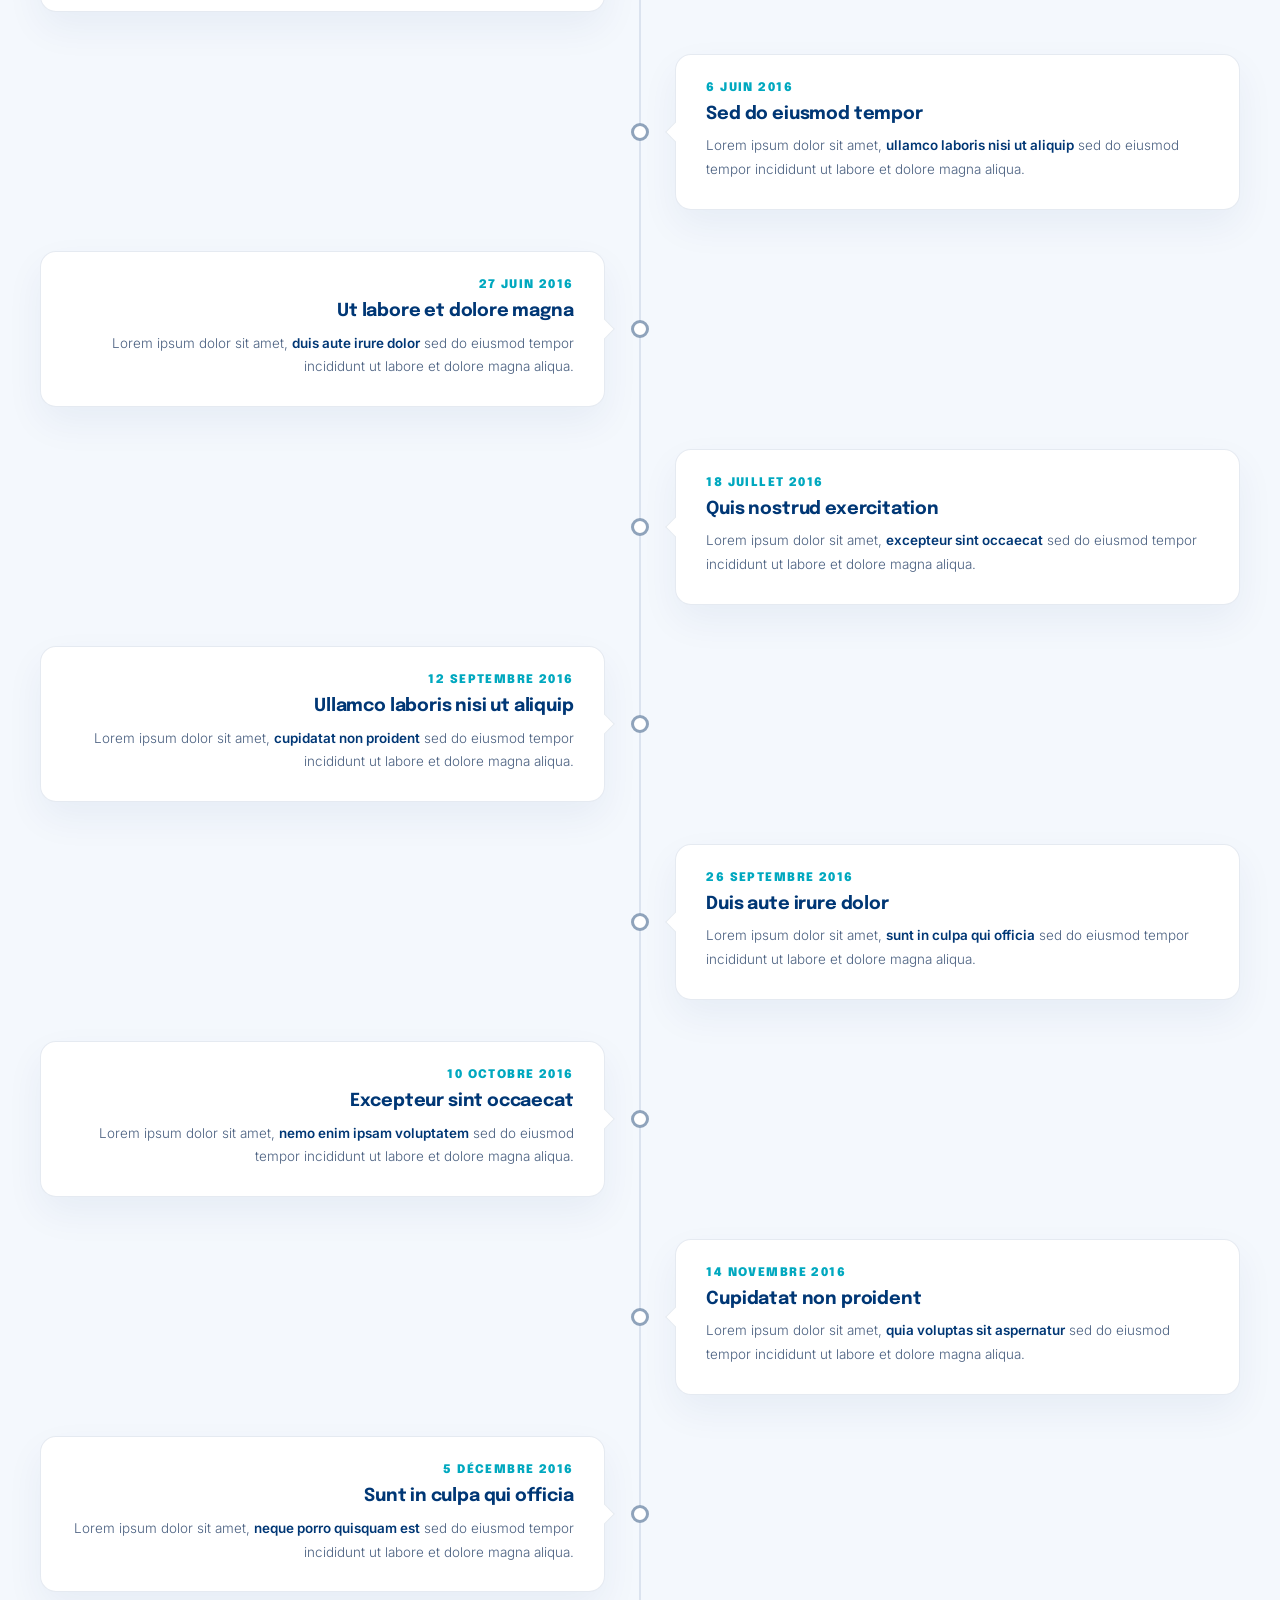
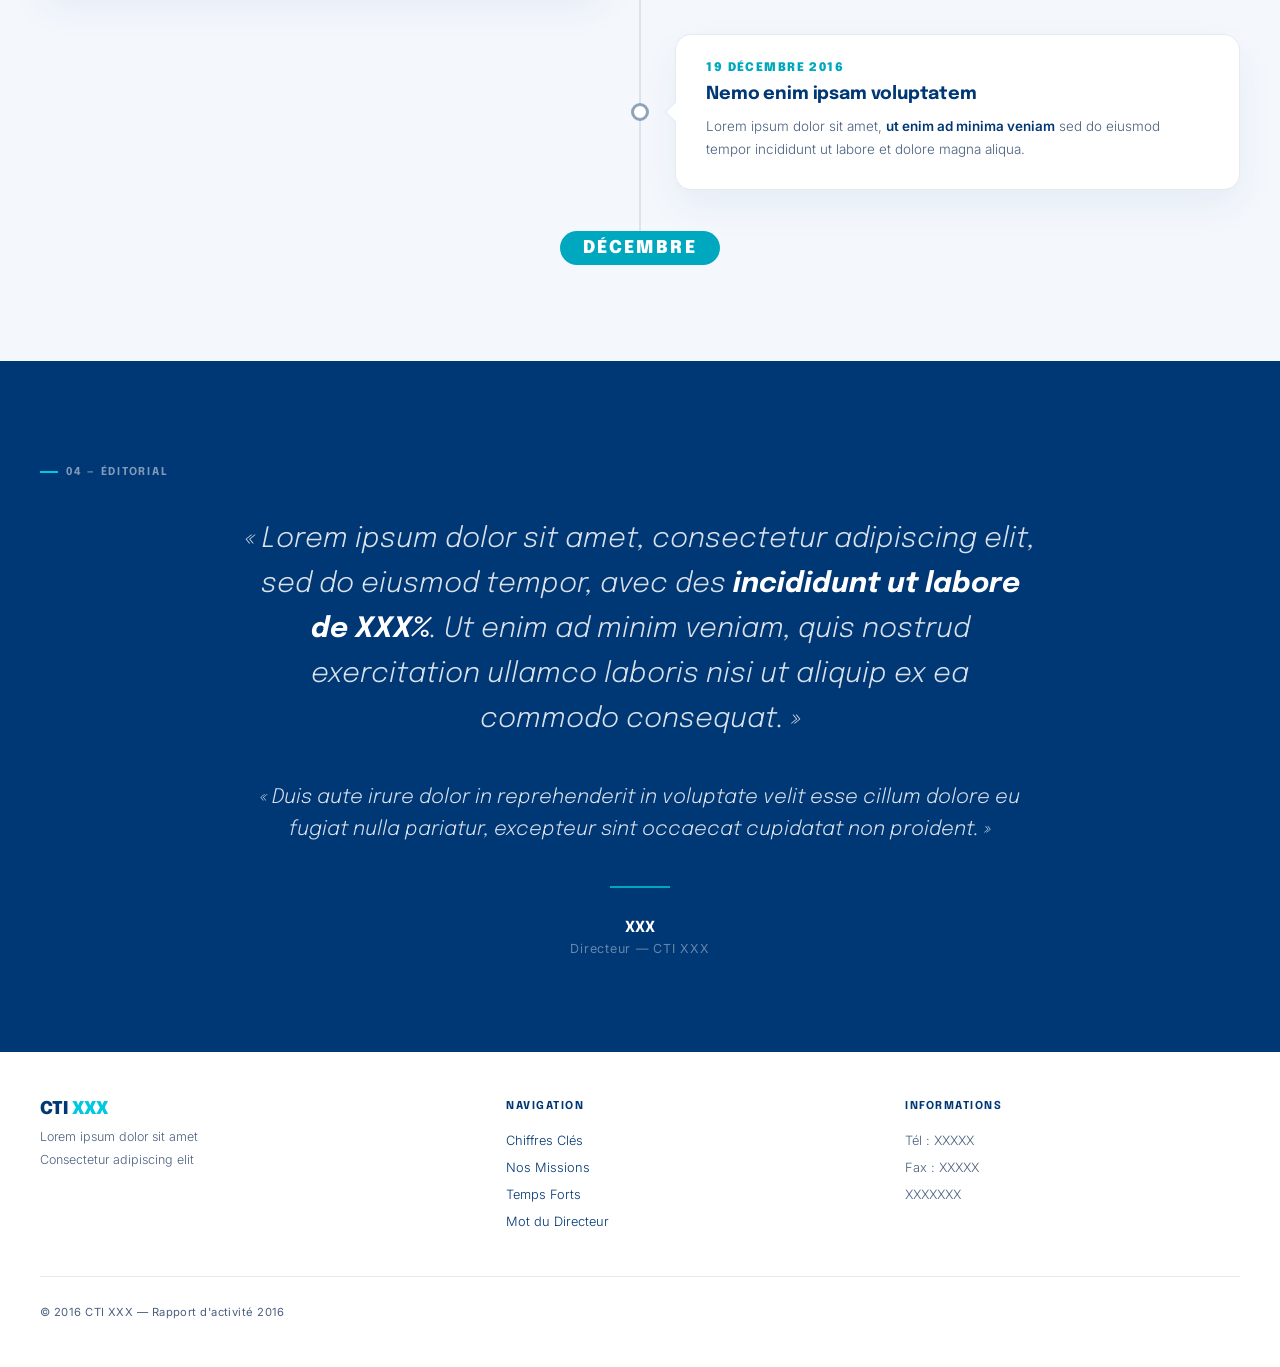
==== commit e1a7f20a: "Anonymise les textes de la maquette CTI (lorem ipsum) Co-Authored-By: Claude Sonnet 5.5 <noreply@ant" ====
--- a/maquette-cti/index.html
+++ b/maquette-cti/index.html
@@ -5,7 +5,7 @@
 <meta name="robots" content="noindex">
 <meta name="viewport" content="width=device-width, initial-scale=1.0">
 <title>CTI XXXX — Rapport d'Activité 2016</title>
-<meta name="description" content="Centre de Traitement Informatique de XXXX — Assurance Maladie. Découvrez nos missions, nos résultats et notre engagement au service du réseau de santé français.">
+<meta name="description" content="Lorem ipsum dolor sit amet, consectetur adipiscing elit, sed do eiusmod tempor incididunt ut labore et dolore magna aliqua.">
 <link href="https://fonts.googleapis.com/css2?family=Epilogue:wght@300;400;500;700;900&family=Inter:wght@300;400;500&display=swap" rel="stylesheet">
 <style>
 *, *::before, *::after { margin:0; padding:0; box-sizing:border-box; }
@@ -456,7 +456,7 @@
 <nav id="nav">
   <a class="nav-brand" href="#">
     <span class="nav-badge">CTI</span>
-    <span class="nav-name">XXXXX <span>/ Assurance Maladie</span></span>
+    <span class="nav-name">XXXXX <span>/ Lorem Ipsum</span></span>
   </a>
   <ul class="nav-links">
     <li><a href="#chiffres">Chiffres Clés</a></li>
@@ -469,28 +469,28 @@
 <!-- HERO -->
 <section class="hero">
   <div class="hero-circle"></div>
-  <img src="ASM_logo_white.png" alt="Assurance Maladie" class="hero-logo-right">
+  <img src="ASM_logo_white.png" alt="Logo" class="hero-logo-right">
   <span class="hero-tag">Rapport d'activité — 2016</span>
-  <h1 class="hero-title">Agir ensemble,<br><span class="ac">protéger chacun.</span></h1>
+  <h1 class="hero-title">Lorem ipsum,<br><span class="ac">dolor sit amet.</span></h1>
 </section>
 
 <!-- BAND -->
 <div class="band">
   <div class="band-inner">
-    <span class="b-item">Centre de Traitement Informatique</span>
-    <span class="b-item">Branche Maladie</span>
+    <span class="b-item">Lorem ipsum dolor</span>
+    <span class="b-item">Sit amet consectetur</span>
     <span class="b-item">24h/24 — 7j/7</span>
     <span class="b-item">XXXXX</span>
     <span class="b-item">Rapport 2016</span>
-    <span class="b-item">SESAM-Vitale</span>
-    <span class="b-item">Production informatique</span>
-    <span class="b-item">Centre de Traitement Informatique</span>
-    <span class="b-item">Branche Maladie</span>
+    <span class="b-item">Adipiscing elit</span>
+    <span class="b-item">Sed do eiusmod</span>
+    <span class="b-item">Lorem ipsum dolor</span>
+    <span class="b-item">Sit amet consectetur</span>
     <span class="b-item">24h/24 — 7j/7</span>
     <span class="b-item">XXXXXX</span>
     <span class="b-item">Rapport 2016</span>
-    <span class="b-item">SESAM-Vitale</span>
-    <span class="b-item">Production informatique</span>
+    <span class="b-item">Adipiscing elit</span>
+    <span class="b-item">Sed do eiusmod</span>
   </div>
 </div>
 
@@ -501,23 +501,23 @@
   <div class="stat-row rv">
     <div class="sb">
       <div class="sb-n">XXX</div>
-      <div class="sb-l">Décomptes traités</div>
-      <div class="sb-s">Sur l'ensemble du périmètre</div>
+      <div class="sb-l">Consectetur adipiscing elit</div>
+      <div class="sb-s">Ullamco laboris nisi ut aliquip</div>
     </div>
     <div class="sb">
       <div class="sb-n">XXX</div>
-      <div class="sb-l">CPAM gérées</div>
-      <div class="sb-s">Domaine Prestations</div>
+      <div class="sb-l">Sed do eiusmod tempor</div>
+      <div class="sb-s">Duis aute irure dolor</div>
     </div>
     <div class="sb">
       <div class="sb-n">XXX</div>
-      <div class="sb-l">Taux de réussite CPG</div>
-      <div class="sb-s">Parmi les meilleurs résultats</div>
+      <div class="sb-l">Ut labore et dolore magna</div>
+      <div class="sb-s">Excepteur sint occaecat</div>
     </div>
     <div class="sb">
       <div class="sb-n">XXX</div>
-      <div class="sb-l">Agents</div>
-      <div class="sb-s">Effectif budgétaire 2016</div>
+      <div class="sb-l">Quis nostrud exercitation</div>
+      <div class="sb-s">Cupidatat non proident</div>
     </div>
   </div>
 </section>
@@ -528,7 +528,7 @@
     <div class="chip rv">02 — Nos missions</div>
     <div class="g2 rv" style="align-items:end;">
       <h2 class="H">Ce que nous<br><span class="ac">faisons</span></h2>
-      <p class="body-p" style="padding-bottom:.4rem;">Le CTI XXX assure la production informatique, la recette fonctionnelle et la sécurité des systèmes pour l'ensemble des organismes du réseau de l'Assurance Maladie. <strong style="color:var(--navy);font-weight:500;">Faites défiler</strong> pour parcourir nos cinq missions.</p>
+      <p class="body-p" style="padding-bottom:.4rem;">Lorem ipsum dolor sit amet, consectetur adipiscing elit, sed do eiusmod tempor incididunt ut labore. <strong style="color:var(--navy);font-weight:500;">Faites défiler</strong> pour parcourir nos cinq missions.</p>
     </div>
   </div>
 
@@ -556,11 +556,11 @@
             <div class="m-icon">
               <svg width="22" height="22" viewBox="0 0 24 24" fill="none" stroke="var(--blue)" stroke-width="1.8" stroke-linecap="round" stroke-linejoin="round"><rect x="2" y="3" width="20" height="14" rx="2"/><path d="M8 21h8M12 17v4"/></svg>
             </div>
-            <div class="m-title">La Production</div>
-            <div class="m-desc">Nous assurons l'exploitation des systèmes critiques : surveillance permanente, pilotage des opérations, gestion des incidents et maintien de la disponibilité pour l'ensemble des CPAM.</div>
+            <div class="m-title">Consectetur adipiscing elit</div>
+            <div class="m-desc">Lorem ipsum dolor sit amet, consectetur adipiscing elit, sed do eiusmod tempor incididunt ut labore et dolore magna aliqua.</div>
             <div class="m-stat">
-              <div><div class="m-stat-n">XXX</div><div class="m-stat-l">CPAM desservies</div></div>
-              <div><div class="m-stat-n">24/7</div><div class="m-stat-l">Supervision</div></div>
+              <div><div class="m-stat-n">XXX</div><div class="m-stat-l">Sunt in culpa qui officia</div></div>
+              <div><div class="m-stat-n">XXX</div><div class="m-stat-l">Nemo enim ipsam voluptatem</div></div>
             </div>
           </div>
 
@@ -570,11 +570,11 @@
             <div class="m-icon">
               <svg width="22" height="22" viewBox="0 0 24 24" fill="none" stroke="var(--blue)" stroke-width="1.8" stroke-linecap="round" stroke-linejoin="round"><path d="M17 21v-2a4 4 0 0 0-4-4H5a4 4 0 0 0-4 4v2"/><circle cx="9" cy="7" r="4"/><path d="M23 21v-2a4 4 0 0 0-3-3.87"/><path d="M16 3.13a4 4 0 0 1 0 7.75"/></svg>
             </div>
-            <div class="m-title">La Relation Clients</div>
-            <div class="m-desc">Assistance et support aux utilisateurs : réception et traitement des demandes via SCCD, suivi des incidents et coordination avec les équipes locales pour rétablir le service rapidement.</div>
+            <div class="m-title">Sed do eiusmod tempor</div>
+            <div class="m-desc">Ut enim ad minim veniam, quis nostrud exercitation ullamco laboris nisi ut aliquip ex ea commodo consequat.</div>
             <div class="m-stat">
-              <div><div class="m-stat-n">XXX</div><div class="m-stat-l">Incidents résolus</div></div>
-              <div><div class="m-stat-n">SCCD</div><div class="m-stat-l">Outil de suivi</div></div>
+              <div><div class="m-stat-n">XXX</div><div class="m-stat-l">Quia voluptas sit aspernatur</div></div>
+              <div><div class="m-stat-n">XXX</div><div class="m-stat-l">Neque porro quisquam est</div></div>
             </div>
           </div>
 
@@ -584,11 +584,11 @@
             <div class="m-icon">
               <svg width="22" height="22" viewBox="0 0 24 24" fill="none" stroke="var(--blue)" stroke-width="1.8" stroke-linecap="round" stroke-linejoin="round"><polyline points="9 11 12 14 22 4"/><path d="M21 12v7a2 2 0 0 1-2 2H5a2 2 0 0 1-2-2V5a2 2 0 0 1 2-2h11"/></svg>
             </div>
-            <div class="m-title">La Recette Fonctionnelle</div>
-            <div class="m-desc">Validation des fonctionnalités applicatives avant déploiement national : conception et exécution de scénarios de test, suivi des anomalies et coordination avec les équipes de développement.</div>
+            <div class="m-title">Ut labore et dolore magna</div>
+            <div class="m-desc">Duis aute irure dolor in reprehenderit in voluptate velit esse cillum dolore eu fugiat nulla pariatur.</div>
             <div class="m-stat">
-              <div><div class="m-stat-n">XXX</div><div class="m-stat-l">Recettes initiées</div></div>
-              <div><div class="m-stat-n">XXX</div><div class="m-stat-l">Environnements</div></div>
+              <div><div class="m-stat-n">XXX</div><div class="m-stat-l">Ut enim ad minima veniam</div></div>
+              <div><div class="m-stat-n">XXX</div><div class="m-stat-l">Quis autem vel eum iure</div></div>
             </div>
           </div>
 
@@ -598,11 +598,11 @@
             <div class="m-icon">
               <svg width="22" height="22" viewBox="0 0 24 24" fill="none" stroke="var(--blue)" stroke-width="1.8" stroke-linecap="round" stroke-linejoin="round"><path d="M14.7 6.3a1 1 0 0 0 0 1.4l1.6 1.6a1 1 0 0 0 1.4 0l3.77-3.77a6 6 0 0 1-7.94 7.94l-6.91 6.91a2.12 2.12 0 0 1-3-3l6.91-6.91a6 6 0 0 1 7.94-7.94l-3.76 3.76z"/></svg>
             </div>
-            <div class="m-title">La Recette de Préproduction</div>
-            <div class="m-desc">Tests finaux dans un environnement proche de la production : tests de bout en bout, vérification des configurations, contrôle des performances et validation des procédures de déploiement pour limiter les risques.</div>
+            <div class="m-title">Quis nostrud exercitation</div>
+            <div class="m-desc">Excepteur sint occaecat cupidatat non proident, sunt in culpa qui officia deserunt mollit anim id est laborum.</div>
             <div class="m-stat">
-              <div><div class="m-stat-n">XXX</div><div class="m-stat-l">CPAM contributrices</div></div>
-              <div><div class="m-stat-n">XXX</div><div class="m-stat-l">Constats validés</div></div>
+              <div><div class="m-stat-n">XXX</div><div class="m-stat-l">At vero eos et accusamus</div></div>
+              <div><div class="m-stat-n">XXX</div><div class="m-stat-l">Lorem ipsum dolor sit amet</div></div>
             </div>
           </div>
 
@@ -612,11 +612,11 @@
             <div class="m-icon">
               <svg width="22" height="22" viewBox="0 0 24 24" fill="none" stroke="var(--blue)" stroke-width="1.8" stroke-linecap="round" stroke-linejoin="round"><rect x="3" y="11" width="18" height="11" rx="2"/><path d="M7 11V7a5 5 0 0 1 10 0v4"/></svg>
             </div>
-            <div class="m-title">La PSSI</div>
-            <div class="m-desc">Sécurité du système d'information : audits internes, gestion des accès, protection des données et plan de continuité d'activité pour assurer la résilience des services.</div>
+            <div class="m-title">Ullamco laboris nisi ut aliquip</div>
+            <div class="m-desc">Sed ut perspiciatis unde omnis iste natus error sit voluptatem accusantium doloremque laudantium.</div>
             <div class="m-stat">
-              <div><div class="m-stat-n">XXX</div><div class="m-stat-l">Items PSSI 2016</div></div>
-              <div><div class="m-stat-n">PCA</div><div class="m-stat-l">Continuité d'activité</div></div>
+              <div><div class="m-stat-n">XXX</div><div class="m-stat-l">Consectetur adipiscing elit</div></div>
+              <div><div class="m-stat-n">XXX</div><div class="m-stat-l">Sed do eiusmod tempor</div></div>
             </div>
           </div>
 
@@ -631,7 +631,7 @@
         <div class="m-shot" data-i="2"><img src="tealmwork.jpg" alt="Travail d'équipe"></div>
         <div class="m-shot" data-i="3"><img src="rack.jpg" alt="Baie informatique"></div>
         <div class="m-shot" data-i="4"><img src="aa.png" alt="Sécurité"></div>
-        <div class="m-img-badge" id="m-img-badge">24h/24 — 7j/7</div>
+        <div class="m-img-badge" id="m-img-badge">Lorem ipsum</div>
       </div>
 
     </div>
@@ -644,7 +644,7 @@
     <div class="chip rv">03 — Temps forts</div>
     <div class="g2 rv" style="align-items:end;">
       <h2 class="H">Les temps forts<br><span class="ac">de 2016</span></h2>
-      <p class="body-p" style="padding-bottom:.4rem;">Retour, mois par mois, sur les événements qui ont marqué l'année du CTI XXX&nbsp;: montées en charge, audits, déploiements et résultats. <strong style="color:var(--navy);font-weight:500;">Faites défiler</strong> pour parcourir la chronologie, ou choisissez un mois ci-dessous.</p>
+      <p class="body-p" style="padding-bottom:.4rem;">Lorem ipsum dolor sit amet, consectetur adipiscing elit, sed do eiusmod tempor incididunt ut labore. <strong style="color:var(--navy);font-weight:500;">Faites défiler</strong> pour parcourir la chronologie, ou choisissez un mois ci-dessous.</p>
     </div>
     <div class="tf-filter rv" id="tf-filter">
       <button class="tf-fbtn on" data-m="all">Toute l'année</button>
@@ -670,8 +670,8 @@
     <div class="tf-item left rv" data-month="01">
       <div class="tf-card">
         <div class="tf-date">11 janvier 2016</div>
-        <div class="tf-title">Intégration de nouvelles CPAM partenaires</div>
-        <div class="tf-text">Le périmètre de <strong>Recette Fonctionnelle</strong> s'élargit avec l'arrivée de nouvelles caisses primaires, renforçant le rôle du CTI au sein du réseau.</div>
+        <div class="tf-title">Quia voluptas sit aspernatur</div>
+        <div class="tf-text">Lorem ipsum dolor sit amet, <strong>quis autem vel eum iure</strong> sed do eiusmod tempor incididunt ut labore et dolore magna aliqua.</div>
       </div>
       <div class="tf-node"></div>
     </div>
@@ -680,16 +680,16 @@
       <div class="tf-node"></div>
       <div class="tf-card">
         <div class="tf-date">25 janvier 2016</div>
-        <div class="tf-title">Lancement du plan de charge annuel</div>
-        <div class="tf-text">Cadrage des <strong>objectifs de production et de recette</strong> pour l'exercice, en lien avec la Caisse Nationale et les organismes du réseau.</div>
+        <div class="tf-title">Neque porro quisquam est</div>
+        <div class="tf-text">Lorem ipsum dolor sit amet, <strong>at vero eos et accusamus</strong> sed do eiusmod tempor incididunt ut labore et dolore magna aliqua.</div>
       </div>
     </div>
 
     <div class="tf-item left rv" data-month="02">
       <div class="tf-card">
         <div class="tf-date">15 février 2016</div>
-        <div class="tf-title">Renouvellement du parc serveurs</div>
-        <div class="tf-text">Modernisation d'une partie de l'infrastructure&nbsp;: <strong>nouvelles baies et virtualisation</strong> pour gagner en capacité et en résilience.</div>
+        <div class="tf-title">Ut enim ad minima veniam</div>
+        <div class="tf-text">Lorem ipsum dolor sit amet, <strong>lorem ipsum dolor sit amet</strong> sed do eiusmod tempor incididunt ut labore et dolore magna aliqua.</div>
       </div>
       <div class="tf-node"></div>
     </div>
@@ -698,16 +698,16 @@
       <div class="tf-node"></div>
       <div class="tf-card">
         <div class="tf-date">7 mars 2016</div>
-        <div class="tf-title">Montée de version de l'infrastructure</div>
-        <div class="tf-text">Opération de <strong>mise à niveau des environnements de production</strong> menée sans interruption de service, en coordination avec les équipes d'exploitation.</div>
+        <div class="tf-title">Quis autem vel eum iure</div>
+        <div class="tf-text">Lorem ipsum dolor sit amet, <strong>consectetur adipiscing elit</strong> sed do eiusmod tempor incididunt ut labore et dolore magna aliqua.</div>
       </div>
     </div>
 
     <div class="tf-item left rv" data-month="03">
       <div class="tf-card">
         <div class="tf-date">21 mars 2016</div>
-        <div class="tf-title">Campagne de tests de charge</div>
-        <div class="tf-text">Vérification du comportement des applications sous forte sollicitation pour <strong>anticiper les pics d'activité</strong> du réseau.</div>
+        <div class="tf-title">At vero eos et accusamus</div>
+        <div class="tf-text">Lorem ipsum dolor sit amet, <strong>sed do eiusmod tempor</strong> sed do eiusmod tempor incididunt ut labore et dolore magna aliqua.</div>
       </div>
       <div class="tf-node"></div>
     </div>
@@ -716,16 +716,16 @@
       <div class="tf-node"></div>
       <div class="tf-card">
         <div class="tf-date">12 avril 2016</div>
-        <div class="tf-title">Audit PSSI annuel</div>
-        <div class="tf-text">Le contrôle annuel de sécurité confirme <strong>XXX&nbsp;% des items conformes</strong>, validant la robustesse des dispositifs de protection du système d'information.</div>
+        <div class="tf-title">Lorem ipsum dolor sit amet</div>
+        <div class="tf-text">Lorem ipsum dolor sit amet, <strong>ut labore et dolore magna</strong> sed do eiusmod tempor incididunt ut labore et dolore magna aliqua.</div>
       </div>
     </div>
 
     <div class="tf-item left rv" data-month="05">
       <div class="tf-card">
         <div class="tf-date">9 mai 2016</div>
-        <div class="tf-title">Optimisation du support utilisateurs</div>
-        <div class="tf-text">Amélioration des processus de traitement via <strong>SCCD</strong>&nbsp;: réduction des délais de prise en charge et meilleur suivi des incidents.</div>
+        <div class="tf-title">Consectetur adipiscing elit</div>
+        <div class="tf-text">Lorem ipsum dolor sit amet, <strong>quis nostrud exercitation</strong> sed do eiusmod tempor incididunt ut labore et dolore magna aliqua.</div>
       </div>
       <div class="tf-node"></div>
     </div>
@@ -734,16 +734,16 @@
       <div class="tf-node"></div>
       <div class="tf-card">
         <div class="tf-date">6 juin 2016</div>
-        <div class="tf-title">Extension de l'offre de Préproduction</div>
-        <div class="tf-text">Le CTI poursuit la <strong>montée en charge des activités de préproduction</strong> par l'ajout de nouveaux environnements et l'élargissement de son catalogue de services.</div>
+        <div class="tf-title">Sed do eiusmod tempor</div>
+        <div class="tf-text">Lorem ipsum dolor sit amet, <strong>ullamco laboris nisi ut aliquip</strong> sed do eiusmod tempor incididunt ut labore et dolore magna aliqua.</div>
       </div>
     </div>
 
     <div class="tf-item left rv" data-month="06">
       <div class="tf-card">
         <div class="tf-date">27 juin 2016</div>
-        <div class="tf-title">Bilan semestriel</div>
-        <div class="tf-text">Revue de mi-année des indicateurs&nbsp;: <strong>disponibilité, qualité de service et avancement des projets</strong> conformes aux engagements.</div>
+        <div class="tf-title">Ut labore et dolore magna</div>
+        <div class="tf-text">Lorem ipsum dolor sit amet, <strong>duis aute irure dolor</strong> sed do eiusmod tempor incididunt ut labore et dolore magna aliqua.</div>
       </div>
       <div class="tf-node"></div>
     </div>
@@ -752,16 +752,16 @@
       <div class="tf-node"></div>
       <div class="tf-card">
         <div class="tf-date">18 juillet 2016</div>
-        <div class="tf-title">Préparation des opérations estivales</div>
-        <div class="tf-text">Mise en place d'une <strong>organisation renforcée</strong> pour assurer la continuité du service durant la période de congés.</div>
+        <div class="tf-title">Quis nostrud exercitation</div>
+        <div class="tf-text">Lorem ipsum dolor sit amet, <strong>excepteur sint occaecat</strong> sed do eiusmod tempor incididunt ut labore et dolore magna aliqua.</div>
       </div>
     </div>
 
     <div class="tf-item left rv" data-month="09">
       <div class="tf-card">
         <div class="tf-date">12 septembre 2016</div>
-        <div class="tf-title">Plan de Continuité d'Activité</div>
-        <div class="tf-text">Mise en œuvre et test du <strong>PCA</strong> pour garantir la résilience des services critiques en cas d'incident majeur.</div>
+        <div class="tf-title">Ullamco laboris nisi ut aliquip</div>
+        <div class="tf-text">Lorem ipsum dolor sit amet, <strong>cupidatat non proident</strong> sed do eiusmod tempor incididunt ut labore et dolore magna aliqua.</div>
       </div>
       <div class="tf-node"></div>
     </div>
@@ -770,16 +770,16 @@
       <div class="tf-node"></div>
       <div class="tf-card">
         <div class="tf-date">26 septembre 2016</div>
-        <div class="tf-title">Séminaire des équipes</div>
-        <div class="tf-text">Journée de cohésion et de partage autour des <strong>bonnes pratiques et des projets à venir</strong>, réunissant l'ensemble des collaborateurs.</div>
+        <div class="tf-title">Duis aute irure dolor</div>
+        <div class="tf-text">Lorem ipsum dolor sit amet, <strong>sunt in culpa qui officia</strong> sed do eiusmod tempor incididunt ut labore et dolore magna aliqua.</div>
       </div>
     </div>
 
     <div class="tf-item left rv" data-month="10">
       <div class="tf-card">
         <div class="tf-date">10 octobre 2016</div>
-        <div class="tf-title">Déploiement national d'une application majeure</div>
-        <div class="tf-text">Qualification puis mise en production d'une application déployée à l'échelle nationale, après une <strong>campagne de recette de bout en bout</strong>.</div>
+        <div class="tf-title">Excepteur sint occaecat</div>
+        <div class="tf-text">Lorem ipsum dolor sit amet, <strong>nemo enim ipsam voluptatem</strong> sed do eiusmod tempor incididunt ut labore et dolore magna aliqua.</div>
       </div>
       <div class="tf-node"></div>
     </div>
@@ -788,16 +788,16 @@
       <div class="tf-node"></div>
       <div class="tf-card">
         <div class="tf-date">14 novembre 2016</div>
-        <div class="tf-title">Certification des procédures qualité</div>
-        <div class="tf-text">Consolidation du <strong>référentiel qualité</strong> et formalisation des procédures pour fiabiliser les opérations de production et de recette.</div>
+        <div class="tf-title">Cupidatat non proident</div>
+        <div class="tf-text">Lorem ipsum dolor sit amet, <strong>quia voluptas sit aspernatur</strong> sed do eiusmod tempor incididunt ut labore et dolore magna aliqua.</div>
       </div>
     </div>
 
     <div class="tf-item left rv" data-month="12">
       <div class="tf-card">
         <div class="tf-date">5 décembre 2016</div>
-        <div class="tf-title">Tête de classement CPG</div>
-        <div class="tf-text">Le CTI clôt l'année en tête de classement avec des <strong>taux de réussite supérieurs à XXX&nbsp;%</strong> sur ses objectifs CPG et l'intéressement.</div>
+        <div class="tf-title">Sunt in culpa qui officia</div>
+        <div class="tf-text">Lorem ipsum dolor sit amet, <strong>neque porro quisquam est</strong> sed do eiusmod tempor incididunt ut labore et dolore magna aliqua.</div>
       </div>
       <div class="tf-node"></div>
     </div>
@@ -806,8 +806,8 @@
       <div class="tf-node"></div>
       <div class="tf-card">
         <div class="tf-date">19 décembre 2016</div>
-        <div class="tf-title">Bilan annuel et perspectives 2017</div>
-        <div class="tf-text">Présentation des <strong>résultats de l'exercice</strong> et cadrage des grandes orientations pour l'année suivante.</div>
+        <div class="tf-title">Nemo enim ipsam voluptatem</div>
+        <div class="tf-text">Lorem ipsum dolor sit amet, <strong>ut enim ad minima veniam</strong> sed do eiusmod tempor incididunt ut labore et dolore magna aliqua.</div>
       </div>
     </div>
 
@@ -821,10 +821,10 @@
   <div class="chip light rv">04 — Éditorial</div>
   <div class="dir-inner">
     <p class="dir-quote rv">
-      «&nbsp;En 2016 encore, le CTI XXXX se hisse en tête de classement concernant ses résultats CPG et l'intéressement, avec des <strong>taux de réussite de plus de XXX%</strong>. Ces résultats démontrent l'implication des équipes sur la qualité de service apportée et les efforts d'amélioration permanents entrepris.&nbsp;»
+      «&nbsp;Lorem ipsum dolor sit amet, consectetur adipiscing elit, sed do eiusmod tempor, avec des <strong>incididunt ut labore de XXX%</strong>. Ut enim ad minim veniam, quis nostrud exercitation ullamco laboris nisi ut aliquip ex ea commodo consequat.&nbsp;»
     </p>
     <p class="dir-quote rv d1" style="font-size:clamp(15px,1.8vw,20px);">
-      «&nbsp;Le CTI poursuit sa montée en charge des activités de Recette Fonctionnelle et de Préproduction par l'intégration de nouvelles CPAM partenaires et par l'extension de son offre de service.&nbsp;»
+      «&nbsp;Duis aute irure dolor in reprehenderit in voluptate velit esse cillum dolore eu fugiat nulla pariatur, excepteur sint occaecat cupidatat non proident.&nbsp;»
     </p>
     <div class="dir-sep rv d2"></div>
     <div class="rv d3">
@@ -839,7 +839,7 @@
   <div class="ft-top">
     <div>
       <div class="ft-brand-n">CTI <span>XXX</span></div>
-      <p class="ft-brand-p">Centre de Traitement Informatique<br>Branche Maladie — Assurance Maladie</p>
+      <p class="ft-brand-p">Lorem ipsum dolor sit amet<br>Consectetur adipiscing elit</p>
     </div>
     <div>
       <div class="ft-col-h">Navigation</div>
@@ -888,7 +888,7 @@
   const badge  = document.getElementById('m-img-badge');
   const hint   = document.getElementById('m-hint');
   const N = panels.length;
-  const badges = ['24h/24 — 7j/7','Support réseau','Qualification','Préproduction','Sécurité'];
+  const badges = ['Lorem ipsum','Dolor sit amet','Consectetur','Adipiscing elit','Sed do eiusmod'];
   let cur = -1, ticking = false;
 
   function setActive(i){
